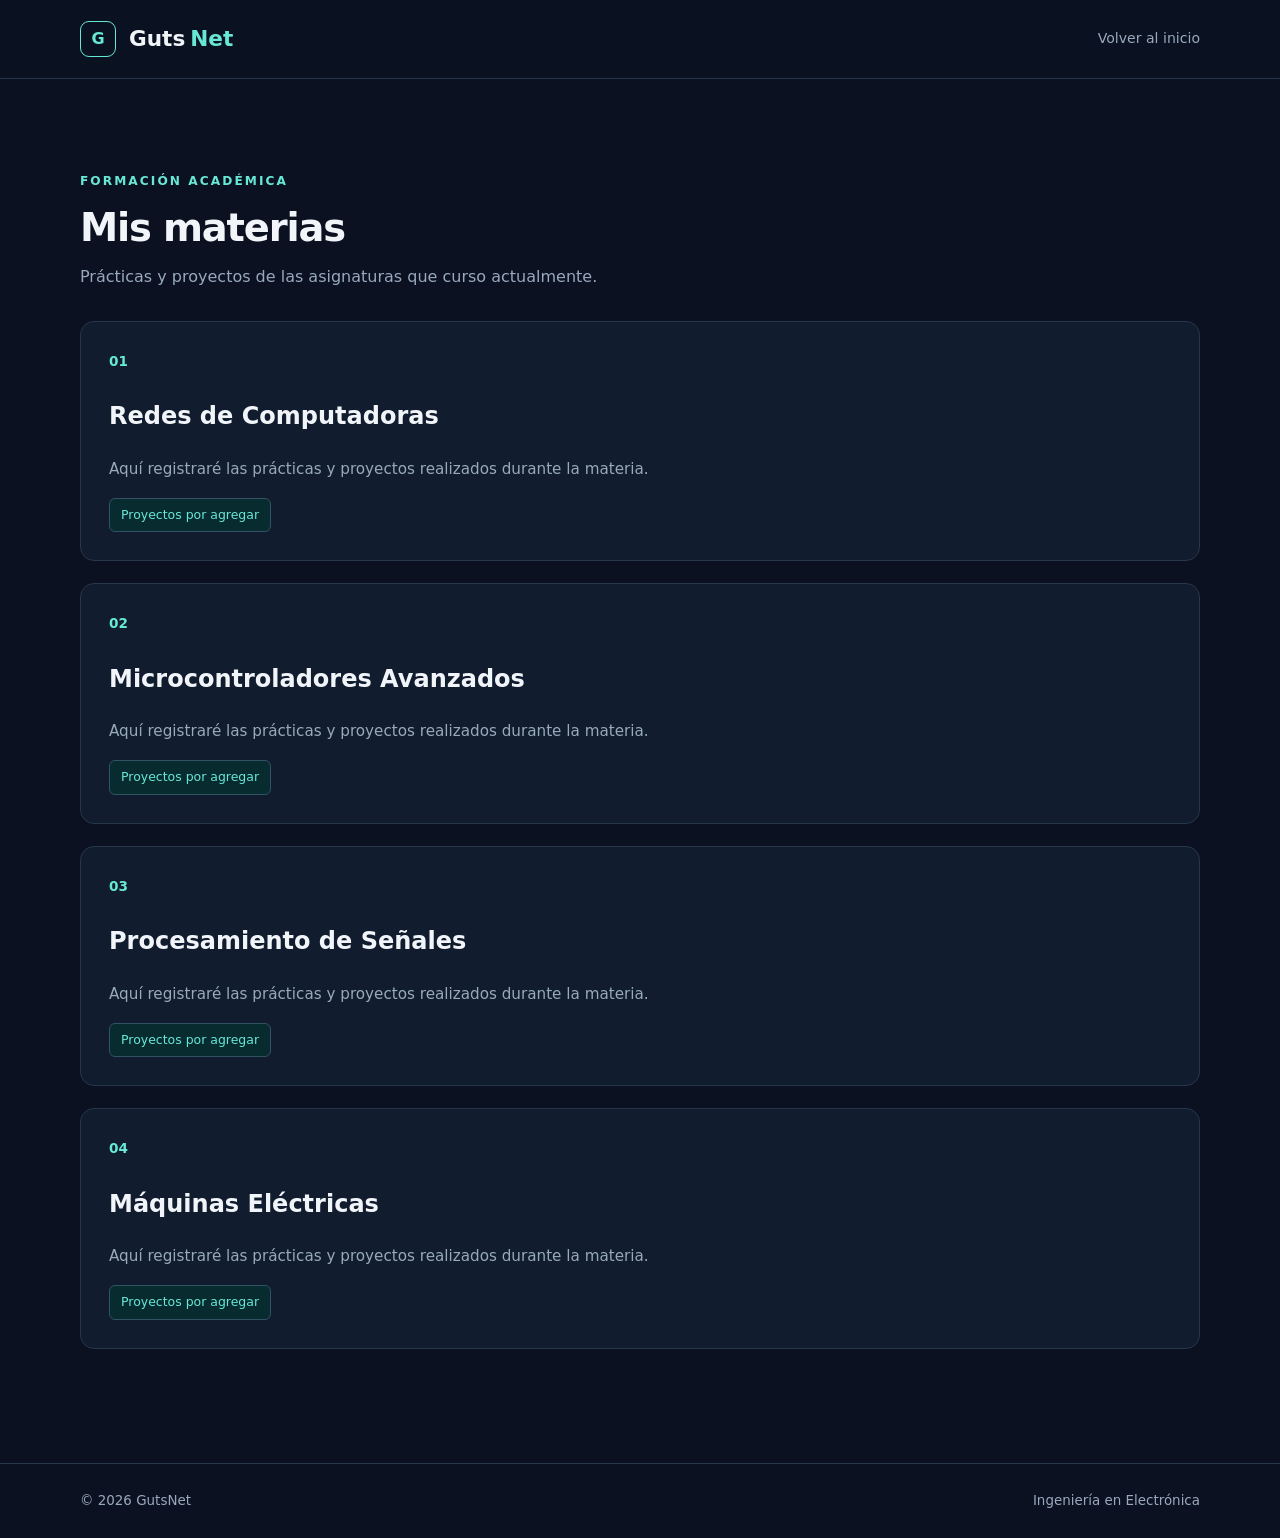
==== C0DE/web/public/materias.html @ ec5d4936 "GutsNet" ====
<!DOCTYPE html>
<html lang="es-MX">
<head>
    <meta charset="UTF-8">
    <meta name="viewport"
          content="width=device-width, initial-scale=1.0">

    <title>Materias | GutsNet</title>

    <link rel="stylesheet" href="assets/css/style.css">
</head>

<body>
    <header class="site-header">
        <div class="container header-content">
            <a class="logo" href="index.html">
                <span class="logo-symbol">G</span>
                Guts<span>Net</span>
            </a>

            <nav aria-label="Navegación">
                <a href="index.html">Volver al inicio</a>
            </nav>
        </div>
    </header>

    <main class="section">
        <div class="container">
            <p class="eyebrow">FORMACIÓN ACADÉMICA</p>
            <h1 class="section-title">Mis materias</h1>

            <p class="section-description">
                Prácticas y proyectos de las asignaturas
                que curso actualmente.
            </p>

            <section id="redes" class="card subject-detail">
                <span class="card-number">01</span>
                <h2>Redes de Computadoras</h2>
                <p>
                    Aquí registraré las prácticas y proyectos
                    realizados durante la materia.
                </p>
                <span class="card-tag">Proyectos por agregar</span>
            </section>

            <section id="microcontroladores"
                     class="card subject-detail">
                <span class="card-number">02</span>
                <h2>Microcontroladores Avanzados</h2>
                <p>
                    Aquí registraré las prácticas y proyectos
                    realizados durante la materia.
                </p>
                <span class="card-tag">Proyectos por agregar</span>
            </section>

            <section id="senales" class="card subject-detail">
                <span class="card-number">03</span>
                <h2>Procesamiento de Señales</h2>
                <p>
                    Aquí registraré las prácticas y proyectos
                    realizados durante la materia.
                </p>
                <span class="card-tag">Proyectos por agregar</span>
            </section>

            <section id="maquinas" class="card subject-detail">
                <span class="card-number">04</span>
                <h2>Máquinas Eléctricas</h2>
                <p>
                    Aquí registraré las prácticas y proyectos
                    realizados durante la materia.
                </p>
                <span class="card-tag">Proyectos por agregar</span>
            </section>
        </div>
    </main>

    <footer class="site-footer">
        <div class="container footer-content">
            <p>© 2026 GutsNet</p>
            <p>Ingeniería en Electrónica</p>
        </div>
    </footer>
</body>
</html>
---- C0DE/web/public/assets/css/style.css ----
/* ============================================================
 * GutsNet - Main Stylesheet
 * ============================================================ */

/* ============================================================
 * Variables
 * ============================================================ */

:root {
    --bg: #0b1120;
    --surface: #111c2e;
    --surface-alt: #0e1727;
    --border: #26374b;

    --text: #f1f5f9;
    --muted: #98a9bd;

    --accent: #67e8d6;
    --accent-dark: #082b30;

    --radius: 14px;
    --max-width: 1120px;
}

/* ============================================================
 * Base
 * ============================================================ */

* {
    box-sizing: border-box;
}

html {
    scroll-behavior: smooth;
}

body {
    margin: 0;

    background: var(--bg);
    color: var(--text);

    font-family:
        system-ui,
        -apple-system,
        BlinkMacSystemFont,
        "Segoe UI",
        sans-serif;

    line-height: 1.65;
}

h1,
h2,
h3,
p {
    margin-top: 0;
}

a {
    color: inherit;
    text-decoration: none;
}

button,
input {
    font: inherit;
}

button {
    cursor: pointer;
}

a:focus-visible,
button:focus-visible,
input:focus-visible {
    outline: 2px solid var(--accent);
    outline-offset: 4px;
}

.container {
    width: min(90%, var(--max-width));
    margin-inline: auto;
}

/* ============================================================
 * Accessibility
 * ============================================================ */

.skip-link {
    position: absolute;
    top: -100px;
    left: 16px;
    z-index: 100;

    padding: 10px 16px;

    background: var(--accent);
    color: var(--bg);
}

.skip-link:focus {
    top: 12px;
}

/* ============================================================
 * Header
 * ============================================================ */

.site-header {
    position: sticky;
    top: 0;
    z-index: 10;

    background: rgba(11, 17, 32, 0.94);
    border-bottom: 1px solid var(--border);

    backdrop-filter: blur(12px);
}

.header-content {
    display: flex;
    align-items: center;
    justify-content: space-between;

    gap: 24px;
    min-height: 78px;
}

.logo {
    display: inline-flex;
    align-items: center;

    gap: 5px;

    font-size: 1.35rem;
    font-weight: 800;
    white-space: nowrap;
}

.logo > span:last-child {
    color: var(--accent);
}

.logo-symbol {
    display: inline-grid;
    place-items: center;

    width: 36px;
    height: 36px;

    margin-right: 8px;

    border: 1px solid var(--accent);
    border-radius: 9px;

    color: var(--accent);
    font-size: 1rem;
}

nav {
    display: flex;
    flex-wrap: wrap;
    align-items: center;

    gap: 18px;
}

nav a {
    color: var(--muted);
    font-size: 0.88rem;

    transition: color 0.2s;
}

nav a:hover {
    color: var(--accent);
}

/* ============================================================
 * Hero
 * ============================================================ */

.hero {
    position: relative;

    padding: 115px 0;
    overflow: hidden;

    background:
        radial-gradient(
            ellipse at 75% 30%,
            rgba(36, 159, 156, 0.13),
            transparent 50%
        );
}

.hero-grid {
    display: grid;
    grid-template-columns: 1.2fr 1fr;

    gap: 65px;
    align-items: center;
}

.hero-content {
    min-width: 0;
}

.eyebrow {
    margin: 0 0 16px;

    color: var(--accent);

    font-size: 0.76rem;
    font-weight: 700;
    letter-spacing: 0.17em;
}

h1 {
    max-width: 700px;
    margin-bottom: 24px;

    font-size: clamp(2.6rem, 5vw, 4.8rem);
    line-height: 1.1;
    letter-spacing: -0.045em;
}

.accent {
    color: var(--accent);
}

.hero-description {
    max-width: 540px;

    color: var(--muted);
    font-size: 1.08rem;
}

.hero-actions {
    display: flex;
    flex-wrap: wrap;

    gap: 12px;
    margin-top: 32px;
}

/* ============================================================
 * Buttons
 * ============================================================ */

.button {
    display: inline-block;

    padding: 12px 22px;

    border: 1px solid var(--border);
    border-radius: 9px;

    font-weight: 650;

    transition:
        transform 0.2s,
        background 0.2s;
}

.button:hover {
    transform: translateY(-2px);
}

.button.primary {
    background: var(--accent);
    color: #082329;

    border-color: var(--accent);
}

.button.primary:hover {
    background: #8cf5e5;
}

.button.secondary {
    background: var(--surface);
    color: var(--text);
}

.button.secondary:hover {
    background: #192b40;
}

/* ============================================================
 * Technology Panel
 * ============================================================ */

.hero-panel {
    min-width: 0;
    overflow: hidden;

    border: 1px solid #305064;
    border-radius: var(--radius);

    background: var(--surface);

    box-shadow:
        0 24px 70px rgba(0, 0, 0, 0.2);
}

.panel-header,
.panel-footer {
    display: flex;
    align-items: center;

    gap: 10px;
    padding: 14px 22px;

    color: var(--muted);

    font-size: 0.68rem;
    letter-spacing: 0.12em;
}

.panel-header {
    border-bottom: 1px solid var(--border);
}

.panel-footer {
    justify-content: space-between;
    flex-wrap: wrap;

    border-top: 1px solid var(--border);
}

.status-dot {
    width: 8px;
    height: 8px;

    flex-shrink: 0;

    border-radius: 50%;
    background: var(--accent);
}

.panel-body {
    padding: 38px 28px;
}

.panel-label {
    margin-bottom: 8px;

    color: var(--muted);
    font-size: 0.82rem;
}

.panel-body h2 {
    margin-bottom: 28px;
    font-size: 1.65rem;
}

.tech-row {
    display: flex;
    flex-wrap: wrap;

    gap: 10px;
}

.tech-row span,
.card-tag {
    display: inline-block;

    padding: 6px 11px;

    border: 1px solid #315365;
    border-radius: 6px;

    background: var(--accent-dark);
    color: var(--accent);

    font-size: 0.78rem;
}

/* ============================================================
 * Ambient Music Player
 * ============================================================ */

.music-player {
    display: flex;
    align-items: center;
    flex-wrap: wrap;

    gap: 12px;

    margin-top: 28px;
    padding-top: 20px;

    border-top: 1px solid var(--border);
}

.music-info {
    width: 100%;

    color: var(--accent);
    font-size: 0.9rem;
    font-weight: 600;
}

.music-controls {
    display: flex;
    flex-wrap: wrap;

    gap: 10px;
}

.music-player button {
    padding: 9px 14px;

    border: 1px solid var(--accent);
    border-radius: 8px;

    background: var(--accent-dark);
    color: var(--accent);

    font-size: 0.85rem;

    transition:
        background 0.2s,
        transform 0.2s;
}

.music-player button:hover {
    background: #12474a;
    transform: translateY(-2px);
}

.music-player button:active {
    transform: translateY(0);
}

.music-player label {
    color: var(--muted);
    font-size: 0.8rem;
}

.music-player input[type="range"] {
    width: 90px;
    max-width: 100%;

    accent-color: var(--accent);
    cursor: pointer;
}

/* ============================================================
 * Visit Counter
 * ============================================================ */

.visits-indicator {
    display: inline-flex;
    align-items: center;
    flex-wrap: wrap;

    gap: 10px;
}

.visits-label {
    color: var(--muted);

    font-size: 0.7rem;
    font-weight: 600;
}

.visits-indicator strong {
    color: var(--accent);

    font-size: 1rem;
    font-weight: 700;
    font-variant-numeric: tabular-nums;
    letter-spacing: normal;
}

/* ============================================================
 * Sections
 * ============================================================ */

.section {
    padding: 92px 0;
    scroll-margin-top: 90px;
}

.section.alternate {
    background: var(--surface-alt);
    border-block: 1px solid #1e2b3e;
}

.section-title {
    margin-bottom: 15px;

    font-size: clamp(1.9rem, 3vw, 2.7rem);
    letter-spacing: -0.03em;
}

.section-description {
    max-width: 630px;
    margin-bottom: 30px;

    color: var(--muted);
}

/* ============================================================
 * Grids
 * ============================================================ */

.about-grid,
.card-grid {
    display: grid;

    gap: 20px;
    margin-top: 30px;
}

.about-grid {
    grid-template-columns: repeat(2, minmax(0, 1fr));
}

.card-grid {
    grid-template-columns: repeat(3, minmax(0, 1fr));
}

.subject-grid {
    grid-template-columns: repeat(2, minmax(0, 1fr));
}

/* ============================================================
 * Cards
 * ============================================================ */

.card {
    min-width: 0;

    padding: 28px;

    border: 1px solid var(--border);
    border-radius: var(--radius);

    background: var(--surface);

    transition:
        border-color 0.2s,
        transform 0.2s;
}

.card:hover {
    border-color: #438b93;
    transform: translateY(-3px);
}

.card h3 {
    margin-bottom: 12px;
    font-size: 1.15rem;
}

.card p {
    margin-bottom: 16px;

    color: var(--muted);
    font-size: 0.95rem;
}

.card-number {
    display: block;

    margin-bottom: 25px;

    color: var(--accent);

    font-size: 0.85rem;
    font-weight: 700;
}

/* ============================================================
 * Subjects
 * ============================================================ */

.subject-card {
    display: flex;
    flex-direction: column;
    align-items: flex-start;
}

.subject-card .project-link {
    margin-top: auto;
}

.subject-detail {
    margin-bottom: 22px;
    scroll-margin-top: 110px;
}

/* ============================================================
 * Projects
 * ============================================================ */

.project-card {
    padding: 0;
    overflow: hidden;
}

.project-art {
    display: grid;
    place-items: center;

    min-height: 165px;
    padding: 16px;

    background:
        linear-gradient(
            135deg,
            #17364b,
            #0a2532 60%,
            #17565a
        );

    color: var(--accent);

    font-size: clamp(1.4rem, 2vw, 2rem);
    font-weight: 800;
    letter-spacing: 0.1em;
    text-align: center;
}

.project-content {
    padding: 25px;
}

.project-link {
    display: inline-block;
    margin-top: 8px;

    color: var(--accent);

    font-size: 0.9rem;
    font-weight: 650;
}

.project-link:hover {
    text-decoration: underline;
}

/* ============================================================
 * Curriculum Vitae
 * ============================================================ */

.feature-card {
    display: flex;
    align-items: center;
    justify-content: space-between;

    gap: 30px;
    padding: 42px;

    border: 1px solid var(--border);
    border-radius: var(--radius);

    background: var(--surface);
}

.feature-card p:last-child {
    max-width: 620px;
    margin-bottom: 0;

    color: var(--muted);
}

.feature-icon {
    color: var(--accent);

    font-size: 4rem;
    font-weight: 800;
    letter-spacing: -0.07em;
}

/* ============================================================
 * Multimedia
 * ============================================================ */

.multimedia-card {
    display: flex;
    flex-direction: column;

    gap: 12px;
}

.multimedia-card h3 {
    margin-bottom: 0;
}

.multimedia-card p {
    margin-bottom: 4px;
}

.project-video {
    display: block;

    width: 100%;
    aspect-ratio: 16 / 9;

    margin-top: 8px;

    border: 1px solid var(--border);
    border-radius: 10px;

    background: #050a12;
}

.multimedia-card .card-tag {
    align-self: flex-start;
}

/* ============================================================
 * Footer
 * ============================================================ */

.site-footer {
    padding: 26px 0;
    border-top: 1px solid var(--border);
}

.footer-content {
    display: flex;
    align-items: center;
    justify-content: space-between;

    gap: 12px;

    color: var(--muted);
    font-size: 0.84rem;
}

.footer-content p {
    margin: 0;
}

/* ============================================================
 * Responsive - Tablets
 * ============================================================ */

@media (max-width: 850px) {
    .header-content {
        flex-direction: column;

        gap: 14px;
        padding: 18px 0;
    }

    nav {
        justify-content: center;
    }

    .hero {
        padding: 75px 0;
    }

    .hero-grid {
        grid-template-columns: 1fr;
        gap: 45px;
    }

    .about-grid {
        grid-template-columns: 1fr;
    }

    .card-grid {
        grid-template-columns: repeat(2, minmax(0, 1fr));
    }

    .section {
        scroll-margin-top: 150px;
    }

    .subject-detail {
        scroll-margin-top: 150px;
    }
}

/* ============================================================
 * Responsive - Mobile
 * ============================================================ */

@media (max-width: 580px) {
    .container {
        width: 92%;
    }

    .header-content {
        gap: 16px;
    }

    nav {
        gap: 10px 15px;
    }

    nav a {
        font-size: 0.8rem;
    }

    .hero {
        padding: 65px 0;
    }

    .hero-grid {
        gap: 35px;
    }

    .hero-actions {
        gap: 10px;
    }

    .button {
        padding: 11px 17px;
        font-size: 0.88rem;
    }

    .panel-body {
        padding: 28px 22px;
    }

    .panel-header,
    .panel-footer {
        padding: 14px 18px;
    }

    .section {
        padding: 65px 0;
        scroll-margin-top: 170px;
    }

    .card-grid,
    .subject-grid {
        grid-template-columns: 1fr;
    }

    .card {
        padding: 24px;
    }

    .project-card {
        padding: 0;
    }

    .project-content {
        padding: 24px;
    }

    .subject-detail {
        scroll-margin-top: 170px;
    }

    .feature-card {
        padding: 28px;
    }

    .feature-icon {
        display: none;
    }

    .music-player {
        gap: 14px;
    }

    .footer-content {
        flex-direction: column;
        text-align: center;
    }
}

/* ============================================================
 * Responsive - Small Mobile
 * ============================================================ */

@media (max-width: 400px) {
    .logo {
        font-size: 1.2rem;
    }

    .panel-footer {
        align-items: flex-start;
        flex-direction: column;
    }

    .music-controls {
        width: 100%;
    }

    .music-controls button {
        flex: 1;
    }

    .tech-row {
        gap: 7px;
    }

    .tech-row span {
        font-size: 0.72rem;
    }
}

/* ============================================================
 * Reduced Motion
 * ============================================================ */

@media (prefers-reduced-motion: reduce) {
    html {
        scroll-behavior: auto;
    }

    .card,
    .button,
    .music-player button,
    nav a {
        transition: none;
    }
}
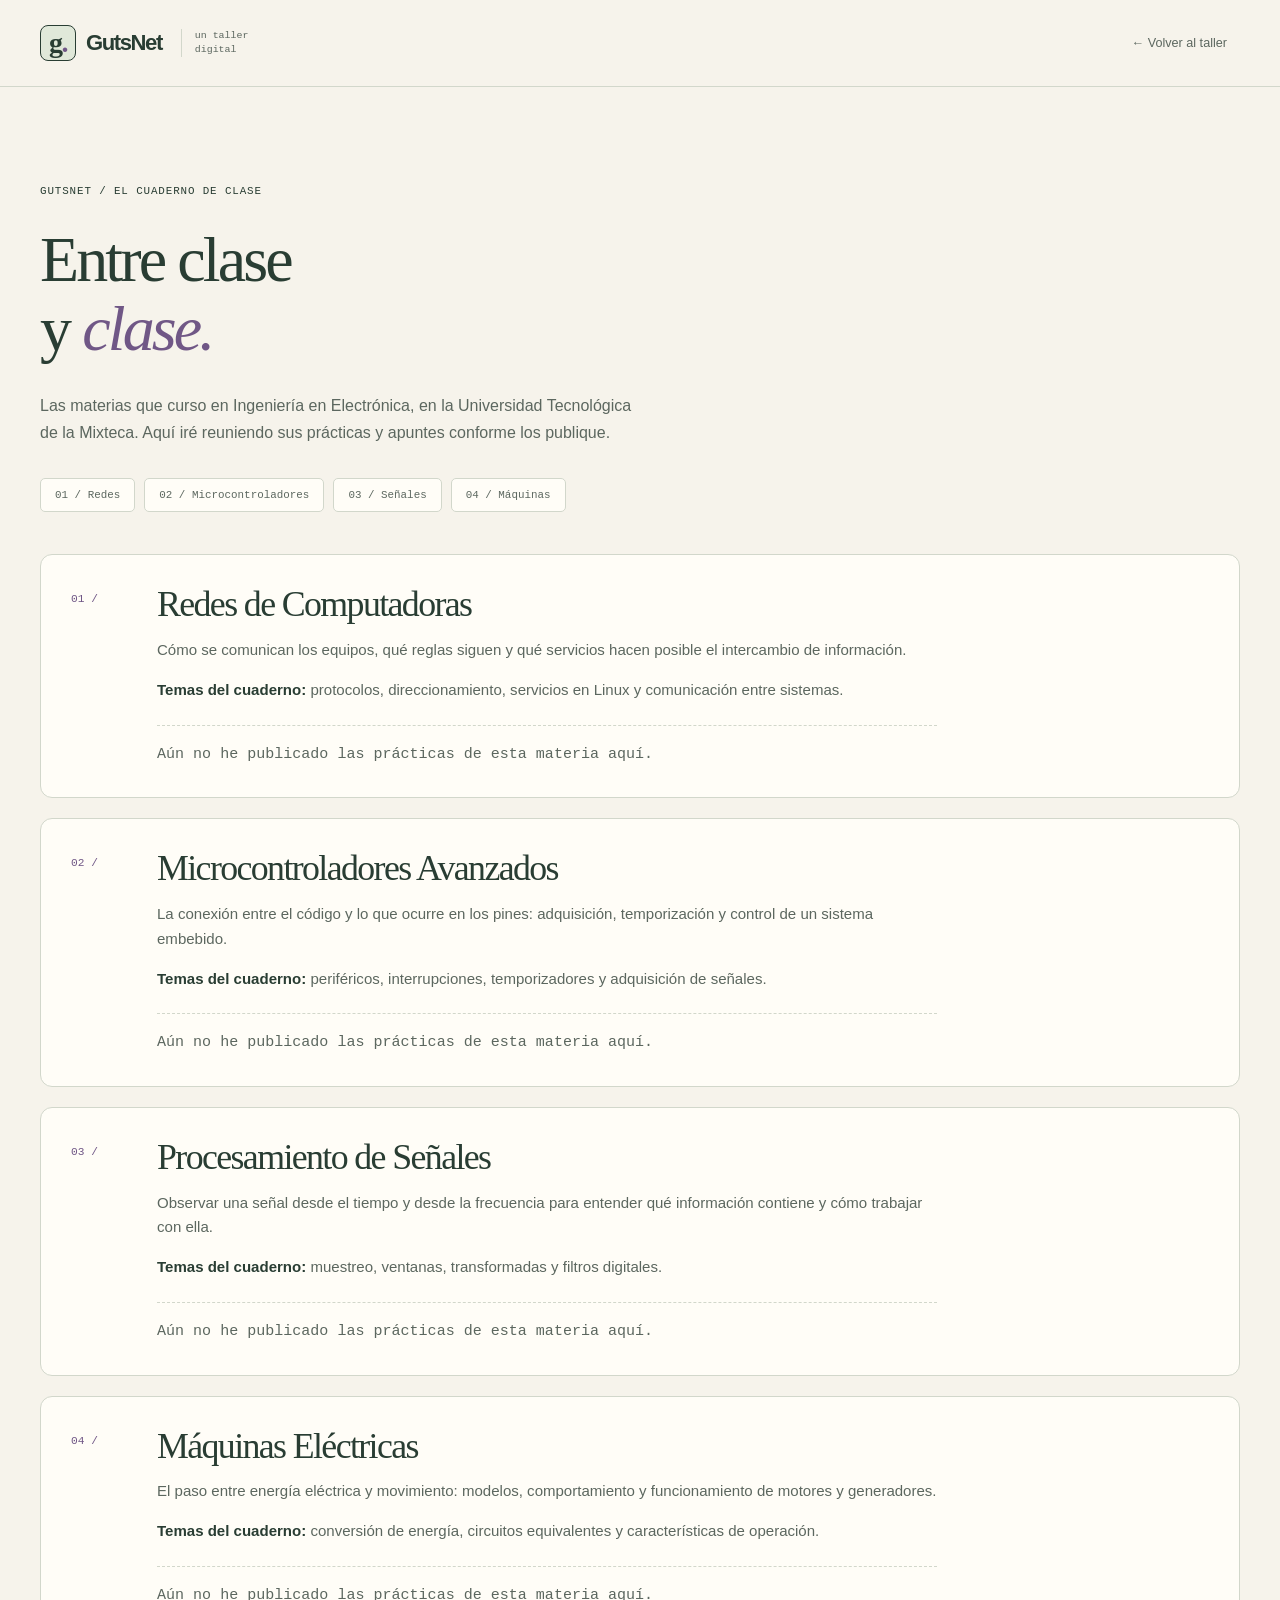
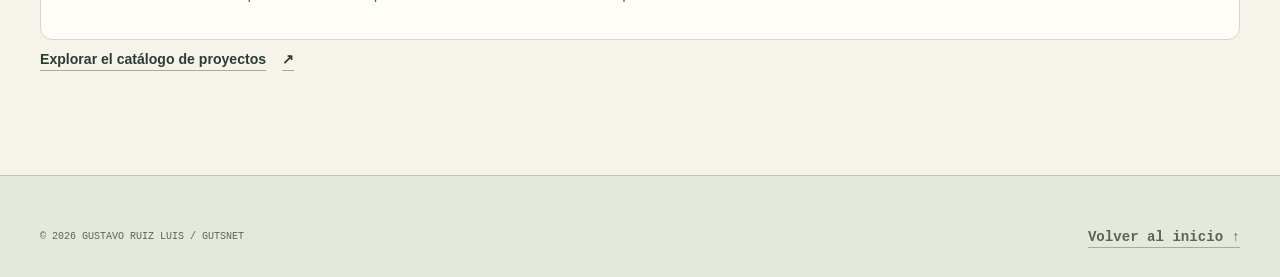
==== commit 4cc265de: "Web: Rediseñar GutsNet como un taller pastel de electrónica" ====
--- a/C0DE/web/public/materias.html
+++ b/C0DE/web/public/materias.html
@@ -2,87 +2,32 @@
 <html lang="es-MX">
 <head>
     <meta charset="UTF-8">
-    <meta name="viewport"
-          content="width=device-width, initial-scale=1.0">
-
-    <title>Materias | GutsNet</title>
-
+    <meta name="viewport" content="width=device-width, initial-scale=1.0">
+    <meta name="description" content="El cuaderno de materias de Gustavo: Redes de Computadoras, Microcontroladores Avanzados, Procesamiento de Señales y Máquinas Eléctricas.">
+    <meta name="theme-color" content="#f6f3eb">
+    <title>Cuaderno de materias | GutsNet</title>
+    <link rel="icon" href="assets/img/favicon.svg" type="image/svg+xml">
     <link rel="stylesheet" href="assets/css/style.css">
 </head>
+<body>
+    <a class="skip-link" href="#contenido">Ir al contenido</a>
+    <header class="site-header"><div class="container header-content"><a class="logo" href="index.html" aria-label="GutsNet, inicio"><span class="logo-symbol" aria-hidden="true">g<span>.</span></span>GutsNet<span class="logo-caption">un taller digital</span></a><nav aria-label="Navegación de materias"><a href="index.html#materias">← Volver al taller</a></nav></div></header>
 
-<body>
-    <header class="site-header">
-        <div class="container header-content">
-            <a class="logo" href="index.html">
-                <span class="logo-symbol">G</span>
-                Guts<span>Net</span>
-            </a>
-
-            <nav aria-label="Navegación">
-                <a href="index.html">Volver al inicio</a>
-            </nav>
-        </div>
-    </header>
-
-    <main class="section">
+    <main id="contenido" class="section">
         <div class="container">
-            <p class="eyebrow">FORMACIÓN ACADÉMICA</p>
-            <h1 class="section-title">Mis materias</h1>
-
-            <p class="section-description">
-                Prácticas y proyectos de las asignaturas
-                que curso actualmente.
-            </p>
-
-            <section id="redes" class="card subject-detail">
-                <span class="card-number">01</span>
-                <h2>Redes de Computadoras</h2>
-                <p>
-                    Aquí registraré las prácticas y proyectos
-                    realizados durante la materia.
-                </p>
-                <span class="card-tag">Proyectos por agregar</span>
-            </section>
-
-            <section id="microcontroladores"
-                     class="card subject-detail">
-                <span class="card-number">02</span>
-                <h2>Microcontroladores Avanzados</h2>
-                <p>
-                    Aquí registraré las prácticas y proyectos
-                    realizados durante la materia.
-                </p>
-                <span class="card-tag">Proyectos por agregar</span>
-            </section>
-
-            <section id="senales" class="card subject-detail">
-                <span class="card-number">03</span>
-                <h2>Procesamiento de Señales</h2>
-                <p>
-                    Aquí registraré las prácticas y proyectos
-                    realizados durante la materia.
-                </p>
-                <span class="card-tag">Proyectos por agregar</span>
-            </section>
-
-            <section id="maquinas" class="card subject-detail">
-                <span class="card-number">04</span>
-                <h2>Máquinas Eléctricas</h2>
-                <p>
-                    Aquí registraré las prácticas y proyectos
-                    realizados durante la materia.
-                </p>
-                <span class="card-tag">Proyectos por agregar</span>
-            </section>
+            <p class="eyebrow">GUTSNET / EL CUADERNO DE CLASE</p>
+            <h1 class="section-title">Entre clase<br>y <em>clase.</em></h1>
+            <p class="section-description">Las materias que curso en Ingeniería en Electrónica, en la Universidad Tecnológica de la Mixteca. Aquí iré reuniendo sus prácticas y apuntes conforme los publique.</p>
+            <nav class="subject-index" aria-label="Índice de materias"><a href="#redes">01 / Redes</a><a href="#microcontroladores">02 / Microcontroladores</a><a href="#senales">03 / Señales</a><a href="#maquinas">04 / Máquinas</a></nav>
+            <div class="subject-details">
+                <section id="redes" class="card subject-detail" aria-labelledby="redes-title"><span class="card-number">01 /</span><div><h2 id="redes-title">Redes de Computadoras</h2><p>Cómo se comunican los equipos, qué reglas siguen y qué servicios hacen posible el intercambio de información.</p><p class="subject-topics"><strong>Temas del cuaderno:</strong> protocolos, direccionamiento, servicios en Linux y comunicación entre sistemas.</p><p class="empty-note">Aún no he publicado las prácticas de esta materia aquí.</p></div></section>
+                <section id="microcontroladores" class="card subject-detail" aria-labelledby="micro-title"><span class="card-number">02 /</span><div><h2 id="micro-title">Microcontroladores Avanzados</h2><p>La conexión entre el código y lo que ocurre en los pines: adquisición, temporización y control de un sistema embebido.</p><p class="subject-topics"><strong>Temas del cuaderno:</strong> periféricos, interrupciones, temporizadores y adquisición de señales.</p><p class="empty-note">Aún no he publicado las prácticas de esta materia aquí.</p></div></section>
+                <section id="senales" class="card subject-detail" aria-labelledby="senales-title"><span class="card-number">03 /</span><div><h2 id="senales-title">Procesamiento de Señales</h2><p>Observar una señal desde el tiempo y desde la frecuencia para entender qué información contiene y cómo trabajar con ella.</p><p class="subject-topics"><strong>Temas del cuaderno:</strong> muestreo, ventanas, transformadas y filtros digitales.</p><p class="empty-note">Aún no he publicado las prácticas de esta materia aquí.</p></div></section>
+                <section id="maquinas" class="card subject-detail" aria-labelledby="maquinas-title"><span class="card-number">04 /</span><div><h2 id="maquinas-title">Máquinas Eléctricas</h2><p>El paso entre energía eléctrica y movimiento: modelos, comportamiento y funcionamiento de motores y generadores.</p><p class="subject-topics"><strong>Temas del cuaderno:</strong> conversión de energía, circuitos equivalentes y características de operación.</p><p class="empty-note">Aún no he publicado las prácticas de esta materia aquí.</p></div></section>
+            </div>
+            <a class="text-link" href="index.html#proyectos">Explorar el catálogo de proyectos <span aria-hidden="true">↗</span></a>
         </div>
     </main>
-
-    <footer class="site-footer">
-        <div class="container footer-content">
-            <p>© 2026 GutsNet</p>
-            <p>Ingeniería en Electrónica</p>
-        </div>
-    </footer>
+    <footer class="site-footer"><div class="container footer-content"><p>© 2026 GUSTAVO RUIZ LUIS / GUTSNET</p><a class="text-link" href="index.html">Volver al inicio ↑</a></div></footer>
 </body>
 </html>
-
--- a/C0DE/web/public/assets/css/style.css
+++ b/C0DE/web/public/assets/css/style.css
@@ -1,922 +1,398 @@
-
-/* ============================================================
- * GutsNet - Main Stylesheet
- * ============================================================ */
-
-/* ============================================================
- * Variables
- * ============================================================ */
-
+/* GutsNet · El taller de Gustavo
+ * Colores y medidas compartidos por el portafolio, materias y Cinema.
+ * Tipografías del sistema: el sitio no depende de fuentes externas.
+ */
 :root {
-    --bg: #0b1120;
-    --surface: #111c2e;
-    --surface-alt: #0e1727;
-    --border: #26374b;
-
-    --text: #f1f5f9;
-    --muted: #98a9bd;
-
-    --accent: #67e8d6;
-    --accent-dark: #082b30;
-
-    --radius: 14px;
-    --max-width: 1120px;
-}
-
-/* ============================================================
- * Base
- * ============================================================ */
-
-* {
-    box-sizing: border-box;
-}
-
-html {
-    scroll-behavior: smooth;
-}
-
-body {
-    margin: 0;
-
-    background: var(--bg);
-    color: var(--text);
-
-    font-family:
-        system-ui,
-        -apple-system,
-        BlinkMacSystemFont,
-        "Segoe UI",
-        sans-serif;
-
-    line-height: 1.65;
-}
-
-h1,
-h2,
-h3,
-p {
-    margin-top: 0;
-}
-
-a {
-    color: inherit;
-    text-decoration: none;
-}
-
-button,
-input {
-    font: inherit;
-}
-
-button {
-    cursor: pointer;
-}
-
-a:focus-visible,
-button:focus-visible,
-input:focus-visible {
-    outline: 2px solid var(--accent);
-    outline-offset: 4px;
-}
-
-.container {
-    width: min(90%, var(--max-width));
-    margin-inline: auto;
-}
-
-/* ============================================================
- * Accessibility
- * ============================================================ */
-
-.skip-link {
-    position: absolute;
-    top: -100px;
-    left: 16px;
-    z-index: 100;
-
-    padding: 10px 16px;
-
-    background: var(--accent);
-    color: var(--bg);
-}
-
-.skip-link:focus {
-    top: 12px;
-}
-
-/* ============================================================
- * Header
- * ============================================================ */
-
-.site-header {
-    position: sticky;
-    top: 0;
-    z-index: 10;
-
-    background: rgba(11, 17, 32, 0.94);
-    border-bottom: 1px solid var(--border);
-
-    backdrop-filter: blur(12px);
-}
-
-.header-content {
-    display: flex;
-    align-items: center;
-    justify-content: space-between;
-
-    gap: 24px;
-    min-height: 78px;
-}
-
-.logo {
-    display: inline-flex;
-    align-items: center;
-
-    gap: 5px;
-
-    font-size: 1.35rem;
-    font-weight: 800;
-    white-space: nowrap;
-}
-
-.logo > span:last-child {
-    color: var(--accent);
-}
-
-.logo-symbol {
-    display: inline-grid;
-    place-items: center;
-
-    width: 36px;
-    height: 36px;
-
-    margin-right: 8px;
-
-    border: 1px solid var(--accent);
-    border-radius: 9px;
-
-    color: var(--accent);
-    font-size: 1rem;
-}
-
-nav {
-    display: flex;
-    flex-wrap: wrap;
-    align-items: center;
-
-    gap: 18px;
-}
-
-nav a {
-    color: var(--muted);
-    font-size: 0.88rem;
-
-    transition: color 0.2s;
-}
-
-nav a:hover {
-    color: var(--accent);
-}
-
-/* ============================================================
- * Hero
- * ============================================================ */
-
-.hero {
-    position: relative;
-
-    padding: 115px 0;
-    overflow: hidden;
-
-    background:
-        radial-gradient(
-            ellipse at 75% 30%,
-            rgba(36, 159, 156, 0.13),
-            transparent 50%
-        );
-}
-
-.hero-grid {
-    display: grid;
-    grid-template-columns: 1.2fr 1fr;
-
-    gap: 65px;
-    align-items: center;
-}
-
-.hero-content {
-    min-width: 0;
-}
-
-.eyebrow {
-    margin: 0 0 16px;
-
-    color: var(--accent);
-
-    font-size: 0.76rem;
-    font-weight: 700;
-    letter-spacing: 0.17em;
-}
-
-h1 {
-    max-width: 700px;
-    margin-bottom: 24px;
-
-    font-size: clamp(2.6rem, 5vw, 4.8rem);
-    line-height: 1.1;
-    letter-spacing: -0.045em;
-}
-
-.accent {
-    color: var(--accent);
-}
-
-.hero-description {
-    max-width: 540px;
-
-    color: var(--muted);
-    font-size: 1.08rem;
-}
-
-.hero-actions {
-    display: flex;
-    flex-wrap: wrap;
-
-    gap: 12px;
-    margin-top: 32px;
-}
-
-/* ============================================================
- * Buttons
- * ============================================================ */
-
-.button {
-    display: inline-block;
-
-    padding: 12px 22px;
-
-    border: 1px solid var(--border);
-    border-radius: 9px;
-
-    font-weight: 650;
-
-    transition:
-        transform 0.2s,
-        background 0.2s;
-}
-
-.button:hover {
-    transform: translateY(-2px);
-}
-
-.button.primary {
-    background: var(--accent);
-    color: #082329;
-
-    border-color: var(--accent);
-}
-
-.button.primary:hover {
-    background: #8cf5e5;
-}
-
-.button.secondary {
-    background: var(--surface);
-    color: var(--text);
-}
-
-.button.secondary:hover {
-    background: #192b40;
-}
-
-/* ============================================================
- * Technology Panel
- * ============================================================ */
-
-.hero-panel {
-    min-width: 0;
-    overflow: hidden;
-
-    border: 1px solid #305064;
-    border-radius: var(--radius);
-
-    background: var(--surface);
-
-    box-shadow:
-        0 24px 70px rgba(0, 0, 0, 0.2);
-}
-
-.panel-header,
-.panel-footer {
-    display: flex;
-    align-items: center;
-
-    gap: 10px;
-    padding: 14px 22px;
-
-    color: var(--muted);
-
-    font-size: 0.68rem;
-    letter-spacing: 0.12em;
-}
-
-.panel-header {
-    border-bottom: 1px solid var(--border);
-}
-
-.panel-footer {
-    justify-content: space-between;
-    flex-wrap: wrap;
-
-    border-top: 1px solid var(--border);
-}
-
-.status-dot {
-    width: 8px;
-    height: 8px;
-
-    flex-shrink: 0;
-
-    border-radius: 50%;
-    background: var(--accent);
-}
-
-.panel-body {
-    padding: 38px 28px;
-}
-
-.panel-label {
-    margin-bottom: 8px;
-
-    color: var(--muted);
-    font-size: 0.82rem;
-}
-
-.panel-body h2 {
-    margin-bottom: 28px;
-    font-size: 1.65rem;
-}
-
-.tech-row {
-    display: flex;
-    flex-wrap: wrap;
-
-    gap: 10px;
-}
-
-.tech-row span,
-.card-tag {
-    display: inline-block;
-
-    padding: 6px 11px;
-
-    border: 1px solid #315365;
-    border-radius: 6px;
-
-    background: var(--accent-dark);
-    color: var(--accent);
-
-    font-size: 0.78rem;
-}
-
-/* ============================================================
- * Ambient Music Player
- * ============================================================ */
-
-.music-player {
-    display: flex;
-    align-items: center;
-    flex-wrap: wrap;
-
-    gap: 12px;
-
-    margin-top: 28px;
-    padding-top: 20px;
-
-    border-top: 1px solid var(--border);
-}
-
-.music-info {
-    width: 100%;
-
-    color: var(--accent);
-    font-size: 0.9rem;
-    font-weight: 600;
-}
-
-.music-controls {
-    display: flex;
-    flex-wrap: wrap;
-
-    gap: 10px;
-}
-
-.music-player button {
-    padding: 9px 14px;
-
-    border: 1px solid var(--accent);
-    border-radius: 8px;
-
-    background: var(--accent-dark);
-    color: var(--accent);
-
-    font-size: 0.85rem;
-
-    transition:
-        background 0.2s,
-        transform 0.2s;
-}
-
-.music-player button:hover {
-    background: #12474a;
-    transform: translateY(-2px);
-}
-
-.music-player button:active {
-    transform: translateY(0);
-}
-
-.music-player label {
-    color: var(--muted);
-    font-size: 0.8rem;
-}
-
-.music-player input[type="range"] {
-    width: 90px;
-    max-width: 100%;
-
-    accent-color: var(--accent);
-    cursor: pointer;
-}
-
-/* ============================================================
- * Visit Counter
- * ============================================================ */
-
-.visits-indicator {
-    display: inline-flex;
-    align-items: center;
-    flex-wrap: wrap;
-
-    gap: 10px;
-}
-
-.visits-label {
-    color: var(--muted);
-
-    font-size: 0.7rem;
-    font-weight: 600;
-}
-
-.visits-indicator strong {
-    color: var(--accent);
-
-    font-size: 1rem;
-    font-weight: 700;
-    font-variant-numeric: tabular-nums;
-    letter-spacing: normal;
-}
-
-/* ============================================================
- * Sections
- * ============================================================ */
-
-.section {
-    padding: 92px 0;
-    scroll-margin-top: 90px;
-}
-
-.section.alternate {
-    background: var(--surface-alt);
-    border-block: 1px solid #1e2b3e;
-}
-
-.section-title {
-    margin-bottom: 15px;
-
-    font-size: clamp(1.9rem, 3vw, 2.7rem);
-    letter-spacing: -0.03em;
-}
-
-.section-description {
-    max-width: 630px;
-    margin-bottom: 30px;
-
-    color: var(--muted);
-}
-
-/* ============================================================
- * Grids
- * ============================================================ */
-
-.about-grid,
-.card-grid {
-    display: grid;
-
-    gap: 20px;
-    margin-top: 30px;
-}
-
-.about-grid {
-    grid-template-columns: repeat(2, minmax(0, 1fr));
-}
-
-.card-grid {
-    grid-template-columns: repeat(3, minmax(0, 1fr));
-}
-
-.subject-grid {
-    grid-template-columns: repeat(2, minmax(0, 1fr));
-}
-
-/* ============================================================
- * Cards
- * ============================================================ */
-
-.card {
-    min-width: 0;
-
-    padding: 28px;
-
-    border: 1px solid var(--border);
-    border-radius: var(--radius);
-
-    background: var(--surface);
-
-    transition:
-        border-color 0.2s,
-        transform 0.2s;
-}
-
-.card:hover {
-    border-color: #438b93;
-    transform: translateY(-3px);
-}
-
-.card h3 {
-    margin-bottom: 12px;
-    font-size: 1.15rem;
-}
-
-.card p {
-    margin-bottom: 16px;
-
-    color: var(--muted);
-    font-size: 0.95rem;
-}
-
-.card-number {
-    display: block;
-
-    margin-bottom: 25px;
-
-    color: var(--accent);
-
-    font-size: 0.85rem;
-    font-weight: 700;
-}
-
-/* ============================================================
- * Subjects
- * ============================================================ */
-
-.subject-card {
-    display: flex;
-    flex-direction: column;
-    align-items: flex-start;
-}
-
-.subject-card .project-link {
-    margin-top: auto;
-}
-
-.subject-detail {
-    margin-bottom: 22px;
-    scroll-margin-top: 110px;
-}
-
-/* ============================================================
- * Projects
- * ============================================================ */
-
-.project-card {
-    padding: 0;
-    overflow: hidden;
-}
-
-.project-art {
-    display: grid;
-    place-items: center;
-
-    min-height: 165px;
-    padding: 16px;
-
-    background:
-        linear-gradient(
-            135deg,
-            #17364b,
-            #0a2532 60%,
-            #17565a
-        );
-
-    color: var(--accent);
-
-    font-size: clamp(1.4rem, 2vw, 2rem);
-    font-weight: 800;
-    letter-spacing: 0.1em;
-    text-align: center;
-}
-
-.project-content {
-    padding: 25px;
-}
-
-.project-link {
-    display: inline-block;
-    margin-top: 8px;
-
-    color: var(--accent);
-
-    font-size: 0.9rem;
-    font-weight: 650;
-}
-
-.project-link:hover {
-    text-decoration: underline;
-}
-
-/* ============================================================
- * Curriculum Vitae
- * ============================================================ */
-
-.feature-card {
-    display: flex;
-    align-items: center;
-    justify-content: space-between;
-
-    gap: 30px;
-    padding: 42px;
-
-    border: 1px solid var(--border);
-    border-radius: var(--radius);
-
-    background: var(--surface);
-}
-
-.feature-card p:last-child {
-    max-width: 620px;
-    margin-bottom: 0;
-
-    color: var(--muted);
-}
-
-.feature-icon {
-    color: var(--accent);
-
-    font-size: 4rem;
-    font-weight: 800;
-    letter-spacing: -0.07em;
-}
-
-/* ============================================================
- * Multimedia
- * ============================================================ */
-
-.multimedia-card {
-    display: flex;
-    flex-direction: column;
-
-    gap: 12px;
-}
-
-.multimedia-card h3 {
-    margin-bottom: 0;
-}
-
-.multimedia-card p {
-    margin-bottom: 4px;
-}
-
-.project-video {
-    display: block;
-
-    width: 100%;
-    aspect-ratio: 16 / 9;
-
-    margin-top: 8px;
-
-    border: 1px solid var(--border);
-    border-radius: 10px;
-
-    background: #050a12;
-}
-
-.multimedia-card .card-tag {
-    align-self: flex-start;
-}
-
-/* ============================================================
- * Footer
- * ============================================================ */
-
-.site-footer {
-    padding: 26px 0;
-    border-top: 1px solid var(--border);
-}
-
-.footer-content {
-    display: flex;
-    align-items: center;
-    justify-content: space-between;
-
-    gap: 12px;
-
-    color: var(--muted);
-    font-size: 0.84rem;
-}
-
-.footer-content p {
-    margin: 0;
-}
-
-/* ============================================================
- * Responsive - Tablets
- * ============================================================ */
-
+    color-scheme: light;
+    --bg: #f6f3eb;
+    --paper: #fffdf7;
+    --text: #293d33;
+    --muted: #5c675f;
+    --border: #d2d7cb;
+    --sage: #e0e8d9;
+    --lavender: #e9e1f1;
+    --peach: #f2dfd0;
+    --blue: #dee8ed;
+    --accent: #705786;
+    --green: #3f5c48;
+    --radius: 12px;
+    --max-width: 1200px;
+    --mono: "SFMono-Regular", Consolas, "Liberation Mono", monospace;
+    --serif: "Iowan Old Style", "Palatino Linotype", "Book Antiqua", Georgia, serif;
+}
+* { box-sizing: border-box; }
+html { scroll-behavior: smooth; scroll-padding-top: 110px; }
+body { margin: 0; background: var(--bg); color: var(--text); font: 16px/1.65 -apple-system, BlinkMacSystemFont, "Segoe UI", sans-serif; }
+h1, h2, h3, p { margin-top: 0; }
+h1, h2 { font-family: var(--serif); font-weight: 500; line-height: 1.08; letter-spacing: -.045em; text-wrap: balance; }
+h2 { margin-bottom: 24px; font-size: clamp(2.3rem, 4vw, 3.65rem); }
+h3 { font-size: 1.3rem; line-height: 1.3; letter-spacing: -.025em; }
+em { color: var(--accent); font-weight: 500; }
+a { color: inherit; text-decoration: none; }
+button, input { font: inherit; }
+button { cursor: pointer; }
+button, a, input { -webkit-tap-highlight-color: transparent; }
+a:focus-visible, button:focus-visible, input:focus-visible { outline: 3px solid var(--accent); outline-offset: 5px; }
+::selection { background: #d6c5e5; color: #293d33; }
+[hidden] { display: none !important; }
+.container { width: min(calc(100% - 80px), var(--max-width)); margin-inline: auto; }
+.mono { font-family: var(--mono); font-size: .68rem; font-weight: 400; letter-spacing: .055em; }
+.eyebrow { margin-bottom: 24px; font-family: var(--mono); font-size: .68rem; font-weight: 500; letter-spacing: .08em; }
+.section { padding: 96px 0; scroll-margin-top: 20px; }
+.section-heading { display: flex; align-items: end; justify-content: space-between; gap: 30px; margin-bottom: 32px; }
+.section-heading h2 { margin-bottom: 0; }
+.section-heading > p { margin: 0 0 4px; color: var(--muted); font-size: .9rem; }
+.text-link { display: inline-flex; align-items: center; gap: 16px; padding-block: 8px; font-size: .88rem; font-weight: 600; text-decoration: underline; text-decoration-color: #a5ad9f; text-underline-offset: 6px; }
+.text-link:hover { color: var(--accent); text-decoration-color: currentColor; }
+.button { display: inline-flex; align-items: center; justify-content: center; gap: 26px; min-height: 48px; padding: 12px 22px; border: 1px solid var(--text); border-radius: 6px; font-size: .86rem; font-weight: 600; transition: background .2s, transform .2s; }
+.button:hover { transform: translateY(-2px); }
+.button.primary { background: var(--text); color: var(--paper); }
+.button.primary:hover { background: var(--green); }
+.button.secondary { background: transparent; }
+.button.secondary:hover { background: var(--sage); }
+.sr-only { position: absolute; width: 1px; height: 1px; padding: 0; overflow: hidden; clip-path: inset(50%); white-space: nowrap; border: 0; }
+.skip-link { position: fixed; z-index: 100; top: 12px; left: 16px; padding: 10px 18px; border-radius: 6px; background: var(--text); color: var(--paper); transform: translateY(-160%); }
+.skip-link:focus { transform: translateY(0); }
+
+/* Navegación */
+.site-header { position: sticky; top: 0; z-index: 20; background: var(--bg); border-bottom: 1px solid var(--border); }
+.header-content { display: flex; align-items: center; justify-content: space-between; min-height: 86px; gap: 24px; }
+.logo { display: inline-flex; align-items: center; gap: 10px; font-size: 1.38rem; font-weight: 750; letter-spacing: -.065em; white-space: nowrap; }
+.logo-symbol { display: inline-flex; align-items: center; justify-content: center; width: 36px; height: 36px; border: 1px solid var(--text); border-radius: 8px; background: var(--sage); font-family: var(--serif); font-size: 1.75rem; line-height: 1; }
+.logo-symbol span { color: var(--accent); }
+.logo-caption { max-width: 85px; margin-left: 9px; padding-left: 13px; border-left: 1px solid var(--border); font: .62rem/1.4 var(--mono); letter-spacing: 0; white-space: normal; color: var(--muted); }
+nav { display: flex; align-items: center; gap: 4px; }
+nav a { display: inline-block; padding: 10px 13px; border-radius: 5px; color: var(--muted); font-size: .79rem; transition: background .2s; }
+nav a:hover { background: #eaece2; color: var(--text); }
+nav a[aria-current] { background: var(--sage); color: var(--text); }
+.menu-toggle { align-items: center; gap: 16px; min-height: 44px; padding: 7px 12px; border: 1px solid var(--border); border-radius: 5px; background: var(--paper); color: var(--text); font-size: .85rem; }
+.menu-toggle span { font: 1.2rem var(--mono); }
+
+/* Portada / osciloscopio ilustrativo */
+.hero-topline { display: flex; align-items: center; justify-content: space-between; flex-wrap: wrap; gap: 12px; padding-top: 28px; color: var(--muted); font-size: .625rem; }
+.topline-separator { padding: 0 10px; color: #9ba693; }
+.hero-grid { display: grid; grid-template-columns: 1.02fr 1fr; align-items: center; gap: 72px; padding: 76px 0 66px; }
+.hero-content { min-width: 0; }
+.hero-content .eyebrow { margin-bottom: 22px; }
+.small-cross { padding-right: 7px; color: var(--accent); font-size: 1rem; }
+h1 { margin-bottom: 30px; font-size: clamp(3.7rem, 6.8vw, 6.25rem); }
+.hero-description { max-width: 470px; color: var(--muted); font-size: .98rem; line-height: 1.8; }
+.hero-actions { display: flex; align-items: center; flex-wrap: wrap; gap: 28px; margin-top: 28px; }
+.hero-footnote { margin: 34px 0 0; font-size: .625rem; color: var(--muted); }
+.workbench { position: relative; padding: 22px; min-width: 0; border: 1px solid #cdd5c9; border-radius: 3px; background-color: #e9eddf; background-image: radial-gradient(#9daf9a 0.65px, transparent .65px); background-size: 16px 16px; }
+.workbench::before { content: ""; position: absolute; top: -13px; right: 40px; width: 88px; height: 27px; background: #e8dcc6; opacity: .85; transform: rotate(5deg); }
+.bench-heading { display: flex; justify-content: space-between; flex-wrap: wrap; gap: 8px; margin-bottom: 23px; font-size: .625rem; }
+.bench-heading span:last-child { font-family: var(--serif); font-size: .9rem; font-style: italic; letter-spacing: 0; }
+.oscilloscope { padding: 16px; border: 1px solid #8f9f8a; border-radius: 12px; background: #f7f5e9; box-shadow: 4px 5px 0 #9baa9240; }
+.scope-heading { display: flex; align-items: center; justify-content: space-between; margin: 0 2px 12px; }
+.scope-heading .mono { font-size: .625rem; letter-spacing: .08em; }
+.scope-led, .status-dot { display: inline-block; width: 7px; height: 7px; border-radius: 50%; background: #658c51; }
+.scope-led { box-shadow: 0 0 0 3px #e1e7d2; }
+.scope-display { display: block; width: 100%; height: auto; border: 4px solid #e3e4d8; border-radius: 9px; }
+.scope-controls { display: grid; grid-template-columns: 1fr 1fr; gap: 24px; padding-top: 14px; }
+.scope-controls label { display: grid; grid-template-columns: 1fr auto; gap: 5px; font: .61rem var(--mono); }
+.scope-controls output { color: var(--accent); }
+input[type="range"] { width: 100%; min-width: 0; height: 24px; margin: 2px 0; accent-color: var(--green); cursor: pointer; }
+.scope-controls input { grid-column: 1 / -1; }
+.scope-caption { margin: 10px 0 0; font-size: .625rem; text-align: center; color: var(--muted); }
+.bench-notes { display: flex; align-items: center; justify-content: space-between; gap: 12px; padding: 22px 2px 0; }
+.chip-note { display: flex; align-items: center; gap: 13px; }
+.chip-note .mono { font-size: .625rem; }
+.chip-mark { position: relative; display: grid; place-content: center; width: 52px; height: 52px; margin: 6px; background: #c8d3d8; outline: 1px solid #637b7b; border: 5px solid #b7c4c5; border-radius: 3px; font: .8rem/1.05 var(--mono); text-align: center; box-shadow: 0 7px 0 -4px #6f8580, 0 -7px 0 -4px #6f8580, 7px 0 0 -4px #6f8580, -7px 0 0 -4px #6f8580; }
+.hand-note { margin: 0; padding: 6px 10px; font: italic 1.1rem/1.25 var(--serif); transform: rotate(-4deg); }
+.hero-bottom { display: flex; align-items: center; justify-content: space-between; gap: 20px; padding: 22px 0; border-top: 1px solid var(--border); font-size: .625rem; }
+.hero-bottom .status-dot { width: 6px; height: 6px; margin-right: 8px; }
+.hero-bottom a { padding: 6px 0; white-space: nowrap; }
+.hero-bottom a span { margin-left: 10px; }
+
+/* Perfil */
+.about-section { border-top: 1px solid var(--border); }
+.about-layout { display: grid; grid-template-columns: 1fr 1.1fr; gap: 100px; }
+.about-copy { max-width: 570px; color: var(--muted); font-size: .93rem; }
+.about-copy .lead { margin-top: 4px; color: var(--text); font-size: 1.11rem; line-height: 1.7; }
+.toolbox { margin-top: 27px; padding-top: 20px; border-top: 1px solid var(--border); }
+.toolbox > .mono { font-size: .625rem; }
+.tag-list { display: flex; flex-wrap: wrap; gap: 8px; padding: 0; margin: 14px 0 0; list-style: none; }
+.tag-list li { padding: 4px 10px; border: 1px solid #c5cdbe; border-radius: 4px; color: #445347; font: .66rem/1.5 var(--mono); }
+
+/* Proyectos: una ficha destacada y un archivo de trabajo */
+.projects-section { background: #edece3; border-block: 1px solid var(--border); }
+.project-filters { display: flex; flex-wrap: wrap; gap: 8px; margin: 0 0 30px; }
+.project-filters button { min-height: 40px; padding: 8px 16px; border: 1px solid #bfc8b7; border-radius: 30px; background: transparent; color: var(--text); font-size: .74rem; transition: background .2s; }
+.project-filters button:hover { background: var(--sage); }
+.project-filters button[aria-pressed="true"] { background: var(--text); border-color: var(--text); color: var(--paper); }
+.project-grid { display: grid; grid-template-columns: repeat(2, minmax(0, 1fr)); gap: 25px; }
+.project-card { display: flex; flex-direction: column; min-width: 0; border: 1px solid #c6cebe; border-radius: var(--radius); background: var(--paper); overflow: hidden; }
+.project-card.project-featured { grid-column: 1 / -1; display: grid; grid-template-columns: 1.04fr 1fr; }
+.project-visual { display: flex; flex-direction: column; min-height: 200px; padding: 22px 25px; }
+.visual-topline { display: flex; justify-content: space-between; gap: 10px; font-size: .625rem; }
+.visual-caption { font-size: .625rem; }
+.vox-visual { justify-content: space-between; background: var(--lavender); }
+.vox-visual svg { width: 100%; margin-block: 22px; }
+.project-content { display: flex; flex-direction: column; flex: 1; align-items: flex-start; padding: 28px; }
+.project-meta { display: flex; flex-wrap: wrap; align-items: center; gap: 10px; width: 100%; margin-bottom: 16px; color: var(--muted); font-size: .625rem; }
+.project-state { margin-left: auto; padding: 3px 7px; border: 1px solid #c9ccbc; border-radius: 3px; color: #526345; font-size: .625rem; }
+.project-content h3 { margin-bottom: 12px; }
+.project-featured h3 { font-family: var(--serif); font-size: 2.75rem; font-weight: 500; line-height: 1; }
+.project-content p { margin-bottom: 20px; color: var(--muted); font-size: .86rem; }
+.project-content .tag-list { margin: 0 0 22px; }
+.project-link { display: flex; align-items: center; justify-content: space-between; gap: 20px; width: 100%; margin-top: auto; padding: 14px 0 0; border-top: 1px solid var(--border); font-size: .77rem; font-weight: 600; }
+.project-link:hover { color: var(--accent); }
+.project-link span { transition: transform .2s; }
+.project-link:hover span { transform: translate(2px, -2px); }
+.cpu-visual { background: var(--sage); }
+.cpu-diagram { display: flex; gap: 10px; margin: 30px 0 18px; }
+.cpu-diagram span { flex: 1; padding: 9px 6px; border: 1px solid #80977f; border-radius: 4px; font: .65rem var(--mono); text-align: center; }
+.visual-word { font: 2.45rem/1 var(--mono); letter-spacing: -.06em; }
+.visual-word span { display: inline-block; max-width: 130px; padding-left: 18px; font: .6rem/1.5 var(--mono); letter-spacing: 0; }
+.spwm-visual { background: var(--peach); }
+.spwm-visual svg { width: 100%; height: 112px; margin: 8px 0; }
+.terminal-visual { background: var(--blue); }
+.terminal-lines { display: flex; flex-direction: column; gap: 8px; margin-top: 23px; font-size: .95rem; letter-spacing: -.03em; }
+.terminal-lines b { color: #436d64; font-weight: 600; }
+.terminal-lines i { color: var(--accent); font-style: normal; }
+.terminal-lines .terminal-comment { margin-top: 6px; color: #52666d; font-size: .65rem; letter-spacing: 0; }
+.terminal-cursor { padding-left: 4px; color: #698571; }
+.network-visual { background: #e5e7d5; justify-content: space-between; }
+.network-diagram { display: flex; align-items: center; justify-content: space-between; gap: 8px; margin: 28px 0; }
+.network-diagram span { padding: 12px 15px; border: 1px solid #a0ac8c; border-radius: 6px; background: #f5f4e5; font-size: .7rem; }
+.network-diagram b { font-size: 1.1rem; font-weight: 400; }
+.project-card.project-compact { grid-column: 1 / -1; display: grid; grid-template-columns: 1fr 200px; background: #f1f3e8; }
+.project-compact .project-content { max-width: 800px; }
+.project-compact .project-link { max-width: 250px; }
+.line-track { align-self: center; }
+.line-track svg { display: block; width: 100%; }
+
+/* Materias */
+.subjects-layout { display: grid; grid-template-columns: .9fr 1.25fr; gap: 100px; }
+.subjects-intro > p:not(.eyebrow) { max-width: 330px; color: var(--muted); font-size: .9rem; }
+.subject-list { border-top: 1px solid #abb7a3; }
+.subject-row { display: flex; align-items: center; gap: 22px; min-height: 106px; padding: 20px 5px; border-bottom: 1px solid #b8c2b0; transition: padding .2s, background .2s; }
+.subject-row:hover { padding-inline: 13px; background: #e9eddf; }
+.subject-row > .mono { align-self: flex-start; padding-top: 6px; color: var(--accent); font-size: .65rem; }
+.subject-row h3 { margin: 0 0 5px; font-size: 1.05rem; }
+.subject-row p { margin: 0; color: var(--muted); font-size: .78rem; }
+.subject-row > span:last-child { margin-left: auto; font-size: 1.3rem; }
+
+/* CV */
+.cv-section { padding-block: 48px; border-block: 1px solid var(--border); background: var(--lavender); }
+.cv-layout { display: flex; align-items: center; gap: 40px; }
+.cv-stamp { display: grid; place-content: center; flex: 0 0 116px; height: 116px; border: 1px dashed #9a83a9; border-radius: 50%; color: #705786; font-size: .66rem; line-height: 1.7; text-align: center; transform: rotate(-8deg); }
+.cv-layout > div { flex: 1; }
+.cv-layout .eyebrow { margin-bottom: 15px; }
+.cv-layout h2 { margin-bottom: 15px; font-size: clamp(2rem, 3.2vw, 2.8rem); }
+.cv-layout p:last-child { max-width: 580px; margin-bottom: 0; color: #645b6a; font-size: .86rem; }
+.cv-layout .button { flex-shrink: 0; }
+
+/* Multimedia y reproductor */
+.media-layout { display: grid; grid-template-columns: 1.5fr 1fr; gap: 36px; }
+.video-block { min-width: 0; }
+.project-video { display: block; width: 100%; aspect-ratio: 16 / 9; border: 1px solid #aab7a4; border-radius: 9px; background: var(--text); }
+.video-caption { display: flex; align-items: center; justify-content: space-between; gap: 14px; margin-top: 15px; }
+.video-caption h3 { margin: 0; font-size: .84rem; font-weight: 500; }
+.video-caption .mono { color: var(--muted); font-size: .625rem; }
+.media-sidebar { min-width: 0; }
+.music-player { padding: 25px; background: var(--sage); border: 1px solid #bfccba; border-radius: 9px; }
+.music-heading { display: flex; align-items: center; gap: 16px; margin-bottom: 20px; }
+.music-heading .eyebrow { margin-bottom: 5px; font-size: .625rem; }
+.music-heading h3 { margin: 0; font-family: var(--serif); font-size: 1.5rem; font-weight: 500; }
+.record { position: relative; width: 46px; height: 46px; flex: 0 0 46px; border: 7px solid #304a3e; border-radius: 50%; background: var(--peach); outline: 1px solid #7e9278; outline-offset: 3px; box-shadow: inset 0 0 0 5px #c1cfb8; }
+.record::after { content: ""; position: absolute; top: 14px; left: 14px; width: 4px; height: 4px; border-radius: 50%; background: #304a3e; }
+#music-title { margin-bottom: 12px; font: .71rem var(--mono); }
+.music-controls { display: flex; flex-wrap: wrap; gap: 8px; }
+.music-controls button { min-height: 42px; padding: 8px 15px; border: 1px solid #92a185; border-radius: 5px; background: transparent; color: var(--text); font-size: .73rem; }
+.music-controls button:first-child { background: var(--text); color: var(--paper); border-color: var(--text); }
+.music-controls button:hover { background: #c5d5bd; color: var(--text); }
+.volume-label { display: flex; align-items: center; gap: 18px; margin-top: 16px; font: .65rem var(--mono); }
+.volume-label input { flex: 1; }
+.player-note { margin: 12px 0 0; font-size: .625rem; color: var(--muted); }
+.cinema-note { margin-top: 23px; padding: 5px 4px; }
+.cinema-note > .mono { font-size: .625rem; color: var(--accent); }
+.cinema-note h3 { margin: 8px 0; font-family: var(--serif); font-size: 1.6rem; font-weight: 500; }
+.cinema-note p { margin-bottom: 9px; color: var(--muted); font-size: .82rem; }
+.cinema-note .text-link { font-size: .76rem; }
+
+/* Pie y páginas secundarias */
+.site-footer { padding: 42px 0 20px; background: #e5e9dc; border-top: 1px solid #bec9b3; }
+.footer-main { display: flex; align-items: center; justify-content: space-between; gap: 25px; padding-bottom: 28px; }
+.footer-logo { gap: 0; font-size: 2rem; }
+.footer-dot { color: var(--accent); }
+.footer-main p { margin: 6px 0 0; color: var(--muted); font-size: .78rem; }
+.footer-bottom, .footer-content { display: flex; align-items: center; justify-content: space-between; flex-wrap: wrap; gap: 15px; padding-top: 18px; border-top: 1px solid #bec9b3; color: #596750; font-size: .625rem; }
+.footer-bottom a { padding-block: 8px; }
+.visits-indicator { display: inline-flex; align-items: center; gap: 9px; }
+.visits-indicator strong { color: var(--text); font-weight: 500; font-variant-numeric: tabular-nums; }
+.footer-content { padding-top: 0; border: 0; font-family: var(--mono); }
+.footer-content p { margin: 0; }
+.section-title { font-size: clamp(2.6rem, 5vw, 4.4rem); }
+.section-description { max-width: 610px; margin-bottom: 30px; color: var(--muted); }
+.card { padding: 30px; border: 1px solid var(--border); border-radius: var(--radius); background: var(--paper); }
+.card p { color: var(--muted); }
+.card h2 { font-size: clamp(1.65rem, 2.8vw, 2.4rem); }
+.card-tag { display: inline-block; padding: 5px 10px; border: 1px solid #b6c5ac; border-radius: 4px; background: var(--sage); color: var(--green); font: .65rem/1.5 var(--mono); }
+.card-number { display: block; margin-bottom: 16px; color: var(--accent); font: .7rem var(--mono); }
+.about-grid { display: grid; grid-template-columns: repeat(2, minmax(0, 1fr)); gap: 22px; }
+.multimedia-card { min-width: 0; }
+.multimedia-card h2 { font-size: 1.5rem; }
+.subject-index { display: flex; flex-wrap: wrap; gap: 9px; margin: 32px 0 42px; }
+.subject-index a { padding: 8px 14px; border: 1px solid var(--border); border-radius: 5px; background: var(--paper); font: .68rem/1.5 var(--mono); }
+.subject-index a:hover { background: var(--sage); }
+.subject-details { display: grid; gap: 20px; }
+.subject-detail { display: grid; grid-template-columns: 70px 1fr; gap: 16px; scroll-margin-top: 110px; }
+.subject-detail:target { border-color: var(--accent); }
+.subject-detail .card-number { padding-top: 8px; }
+.subject-detail h2 { margin-bottom: 14px; }
+.subject-detail p { max-width: 780px; font-size: .94rem; }
+.subject-detail p:last-child { margin-bottom: 0; }
+.subject-topics { color: var(--muted); font-size: .85rem; }
+.subject-topics strong { color: var(--text); font-weight: 600; }
+.empty-note { margin: 22px 0 0; padding-top: 16px; border-top: 1px dashed var(--border); color: var(--muted); font: .69rem/1.7 var(--mono); }
+.back-link { margin-bottom: 30px; }
+
+@media (max-width: 1100px) {
+    .logo-caption { display: none; }
+    .hero-grid { gap: 40px; }
+    .about-layout, .subjects-layout { gap: 55px; }
+    .hand-note { font-size: 1rem; }
+    .cv-layout { gap: 25px; }
+    .cv-stamp { flex-basis: 95px; height: 95px; font-size: .625rem; }
+}
 @media (max-width: 850px) {
-    .header-content {
-        flex-direction: column;
-
-        gap: 14px;
-        padding: 18px 0;
-    }
-
-    nav {
-        justify-content: center;
-    }
-
-    .hero {
-        padding: 75px 0;
-    }
-
-    .hero-grid {
-        grid-template-columns: 1fr;
-        gap: 45px;
-    }
-
-    .about-grid {
-        grid-template-columns: 1fr;
-    }
-
-    .card-grid {
-        grid-template-columns: repeat(2, minmax(0, 1fr));
-    }
-
-    .section {
-        scroll-margin-top: 150px;
-    }
-
-    .subject-detail {
-        scroll-margin-top: 150px;
-    }
-}
-
-/* ============================================================
- * Responsive - Mobile
- * ============================================================ */
-
-@media (max-width: 580px) {
-    .container {
-        width: 92%;
-    }
-
-    .header-content {
-        gap: 16px;
-    }
-
-    nav {
-        gap: 10px 15px;
-    }
-
-    nav a {
-        font-size: 0.8rem;
-    }
-
-    .hero {
-        padding: 65px 0;
-    }
-
-    .hero-grid {
-        gap: 35px;
-    }
-
-    .hero-actions {
-        gap: 10px;
-    }
-
-    .button {
-        padding: 11px 17px;
-        font-size: 0.88rem;
-    }
-
-    .panel-body {
-        padding: 28px 22px;
-    }
-
-    .panel-header,
-    .panel-footer {
-        padding: 14px 18px;
-    }
-
-    .section {
-        padding: 65px 0;
-        scroll-margin-top: 170px;
-    }
-
-    .card-grid,
-    .subject-grid {
-        grid-template-columns: 1fr;
-    }
-
-    .card {
-        padding: 24px;
-    }
-
-    .project-card {
-        padding: 0;
-    }
-
-    .project-content {
-        padding: 24px;
-    }
-
-    .subject-detail {
-        scroll-margin-top: 170px;
-    }
-
-    .feature-card {
-        padding: 28px;
-    }
-
-    .feature-icon {
-        display: none;
-    }
-
-    .music-player {
-        gap: 14px;
-    }
-
-    .footer-content {
-        flex-direction: column;
-        text-align: center;
-    }
-}
-
-/* ============================================================
- * Responsive - Small Mobile
- * ============================================================ */
-
-@media (max-width: 400px) {
-    .logo {
-        font-size: 1.2rem;
-    }
-
-    .panel-footer {
-        align-items: flex-start;
-        flex-direction: column;
-    }
-
-    .music-controls {
-        width: 100%;
-    }
-
-    .music-controls button {
-        flex: 1;
-    }
-
-    .tech-row {
-        gap: 7px;
-    }
-
-    .tech-row span {
-        font-size: 0.72rem;
-    }
-}
-
-/* ============================================================
- * Reduced Motion
- * ============================================================ */
-
+    .container { width: min(calc(100% - 48px), var(--max-width)); }
+    .header-content { flex-wrap: wrap; gap: 0 18px; padding-block: 14px; min-height: 74px; }
+    .header-content nav { width: 100%; flex-wrap: wrap; margin-top: 12px; }
+    .header-content nav a { flex: 1; text-align: center; }
+    .header-content .menu-toggle:not([hidden]) { display: inline-flex; margin-left: auto; }
+    .hero-grid { grid-template-columns: 1fr 1fr; gap: 25px; padding: 55px 0 45px; }
+    h1 { font-size: clamp(3rem, 7vw, 4.4rem); }
+    .hero-description { font-size: .88rem; }
+    .hero-actions { gap: 15px; }
+    .hero-actions .button { padding-inline: 16px; gap: 14px; }
+    .hero-actions .text-link { font-size: .8rem; }
+    .hero-footnote { line-height: 1.8; }
+    .workbench { padding: 14px; }
+    .bench-heading span:last-child { font-size: .78rem; }
+    .oscilloscope { padding: 10px; }
+    .scope-heading .mono { font-size: .625rem; }
+    .scope-controls { gap: 12px; }
+    .scope-controls label { font-size: .625rem; }
+    .bench-notes { flex-wrap: wrap; gap: 18px; padding-top: 16px; }
+    .hand-note { font-size: .95rem; }
+    .section { padding-block: 70px; }
+    .about-layout { gap: 40px; }
+    .project-content { padding: 23px; }
+    .project-card.project-featured { grid-template-columns: 1fr; }
+    .vox-visual { min-height: 230px; }
+    .vox-visual svg { max-height: 160px; margin-block: 8px; }
+    .project-featured .project-content { padding: 28px; }
+    .project-featured .project-content p { max-width: 650px; }
+    .network-diagram { gap: 5px; }
+    .network-diagram span { padding: 10px 8px; font-size: .625rem; }
+    .subjects-layout { grid-template-columns: .85fr 1.2fr; gap: 35px; }
+    .subject-row { gap: 13px; }
+    .subject-row h3 { font-size: .91rem; }
+    .subject-row p { font-size: .71rem; }
+    .cv-section { padding-block: 40px; }
+    .cv-layout { flex-wrap: wrap; }
+    .cv-layout > div { flex-basis: calc(100% - 140px); }
+    .cv-layout .button { margin-left: 120px; }
+    .media-layout { grid-template-columns: 1.2fr 1fr; gap: 25px; }
+    .video-caption { align-items: flex-start; flex-direction: column; gap: 6px; }
+    .music-player { padding: 20px; }
+    .music-heading { gap: 12px; }
+    .music-heading .eyebrow { font-size: .625rem; }
+    .music-heading h3 { font-size: 1.25rem; }
+    .record { width: 36px; height: 36px; flex-basis: 36px; border-width: 5px; }
+    .record::after { top: 11px; left: 11px; }
+}
+@media (max-width: 620px) {
+    .container { width: calc(100% - 36px); }
+    html { scroll-padding-top: 92px; }
+    .header-content nav { justify-content: flex-start; gap: 3px; }
+    .header-content nav a { flex: 1 1 30%; padding-block: 10px; font-size: .8rem; }
+    .hero-topline { padding-top: 22px; font-size: .625rem; }
+    .hero-topline > span:last-child { display: none; }
+    .topline-separator { padding-inline: 6px; }
+    .hero-grid { grid-template-columns: 1fr; gap: 45px; padding: 48px 0 38px; }
+    h1 { font-size: clamp(3.8rem, 15vw, 5.7rem); margin-bottom: 24px; }
+    .hero-content .eyebrow { margin-bottom: 24px; }
+    .hero-description { max-width: 420px; font-size: .95rem; }
+    .hero-actions { gap: 25px; }
+    .hero-footnote { margin-top: 25px; font-size: .625rem; }
+    .workbench { padding: 20px; }
+    .bench-heading { margin-bottom: 18px; font-size: .625rem; }
+    .bench-heading span:last-child { font-size: .84rem; }
+    .oscilloscope { padding: 13px; }
+    .scope-heading .mono { font-size: .625rem; }
+    .scope-controls { gap: 22px; }
+    .scope-controls label { font-size: .625rem; }
+    .bench-notes { justify-content: space-between; gap: 12px; }
+    .hand-note { font-size: 1rem; }
+    .hero-bottom { align-items: flex-start; font-size: .625rem; gap: 15px; }
+    .hero-bottom > span { max-width: 230px; }
+    .hero-bottom a { padding: 0; }
+    .section { padding-block: 58px; }
+    .eyebrow { margin-bottom: 20px; font-size: .625rem; }
+    h2 { font-size: 2.65rem; }
+    .about-layout, .subjects-layout { grid-template-columns: 1fr; gap: 24px; }
+    .about-layout h2 { margin-bottom: 0; }
+    .about-copy { font-size: .9rem; }
+    .about-copy .lead { font-size: 1.04rem; }
+    .section-heading { align-items: flex-start; flex-direction: column; gap: 20px; }
+    .section-heading > p { font-size: .83rem; }
+    .project-filters { gap: 7px; }
+    .project-filters button { padding-inline: 12px; font-size: .68rem; }
+    .project-grid { grid-template-columns: 1fr; gap: 22px; }
+    .project-card.project-featured, .project-card.project-compact { grid-column: auto; }
+    .project-card.project-compact { grid-template-columns: 1fr; }
+    .project-featured .project-content { padding: 24px; }
+    .project-featured h3 { font-size: 2.6rem; }
+    .project-meta { font-size: .625rem; }
+    .project-state { font-size: .625rem; }
+    .project-visual { padding: 22px; }
+    .project-compact .line-track { display: none; }
+    .network-diagram span { padding: 12px; font-size: .65rem; }
+    .subjects-intro > p:not(.eyebrow) { max-width: 430px; }
+    .subject-list { margin-top: 6px; }
+    .subject-row { min-height: 100px; gap: 20px; }
+    .subject-row h3 { font-size: .98rem; }
+    .subject-row p { font-size: .74rem; }
+    .cv-section { padding-block: 36px; }
+    .cv-layout { gap: 20px; }
+    .cv-stamp { display: none; }
+    .cv-layout > div { flex-basis: 100%; }
+    .cv-layout h2 { font-size: 2.3rem; }
+    .cv-layout .button { margin-left: 0; }
+    .media-layout, .about-grid { grid-template-columns: 1fr; }
+    .media-layout { gap: 30px; }
+    .video-caption { flex-direction: row; align-items: center; }
+    .video-caption h3 { font-size: .76rem; }
+    .video-caption .mono { font-size: .625rem; }
+    .music-player { padding: 24px; }
+    .music-heading h3 { font-size: 1.55rem; }
+    .music-heading .eyebrow { font-size: .625rem; }
+    .music-controls button { min-height: 44px; }
+    .cinema-note { padding-inline: 2px; }
+    .footer-main { align-items: flex-start; flex-direction: column; gap: 15px; }
+    .footer-bottom { align-items: flex-start; flex-direction: column; gap: 12px; font-size: .625rem; }
+    .footer-main p { max-width: 280px; }
+    .section-title { font-size: 3.1rem; }
+    .subject-detail { grid-template-columns: 1fr; gap: 0; padding: 24px; }
+    .subject-detail h2 { font-size: 1.8rem; }
+    .subject-detail .card-number { padding-top: 0; }
+    .subject-index { gap: 8px; }
+    .subject-index a { font-size: .625rem; }
+}
 @media (prefers-reduced-motion: reduce) {
-    html {
-        scroll-behavior: auto;
-    }
-
-    .card,
-    .button,
-    .music-player button,
-    nav a {
-        transition: none;
-    }
-}
-
+    html { scroll-behavior: auto; }
+    *, *::before, *::after { transition: none !important; animation: none !important; }
+}
+@media print {
+    .site-header { position: static; }
+    .menu-toggle, .project-filters, .scope-controls, .music-controls, .volume-label { display: none !important; }
+    body { background: white; }
+    .container { width: 100%; }
+    .section { padding-block: 25px; }
+    .project-card { break-inside: avoid; }
+    .hero-grid { padding-block: 30px; }
+}
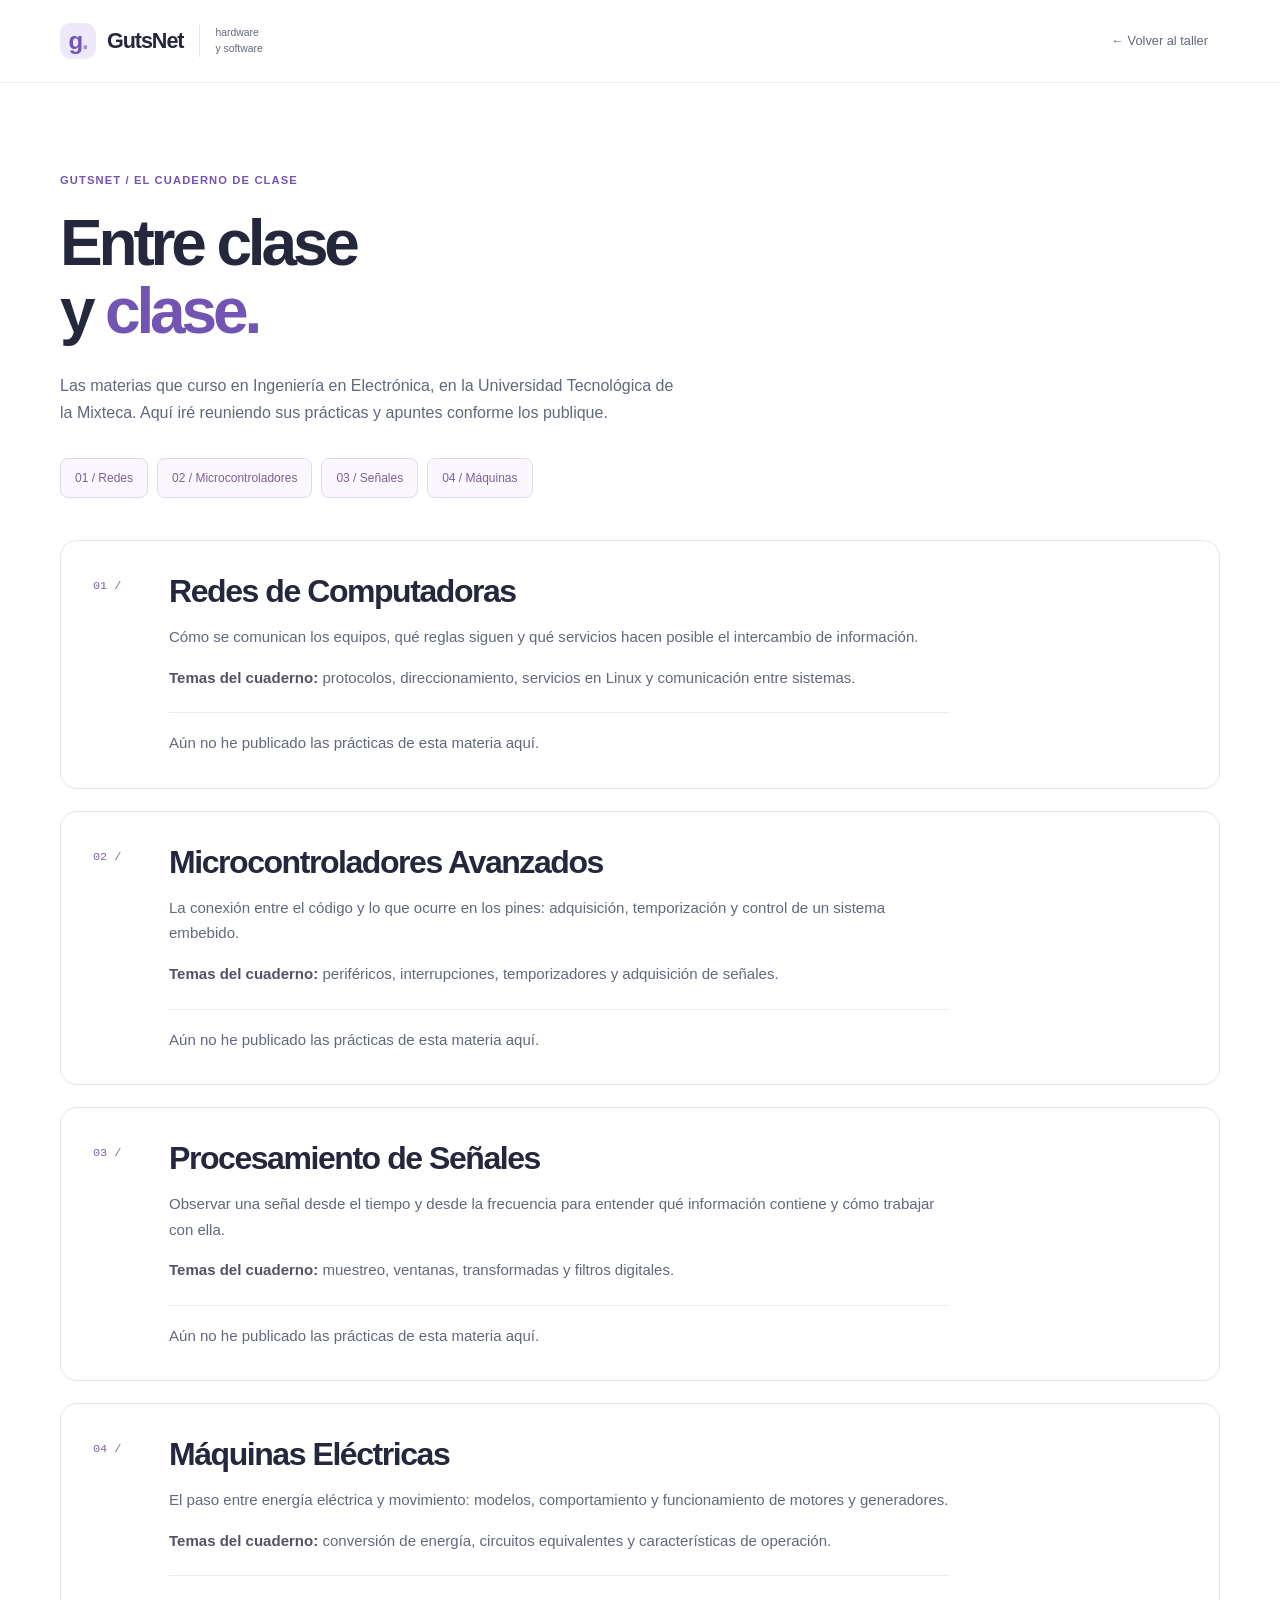
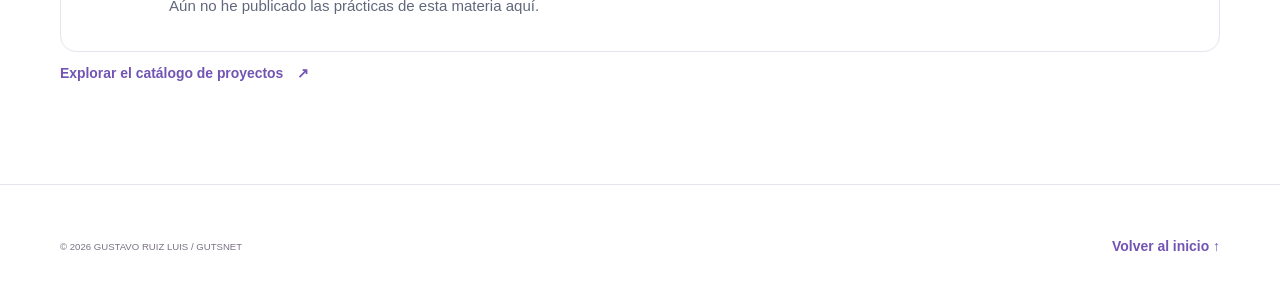
==== commit 3b921c4b: "Web: Corregir caché y renovar el portafolio con fondo blanco" ====
--- a/C0DE/web/public/materias.html
+++ b/C0DE/web/public/materias.html
@@ -4,14 +4,14 @@
     <meta charset="UTF-8">
     <meta name="viewport" content="width=device-width, initial-scale=1.0">
     <meta name="description" content="El cuaderno de materias de Gustavo: Redes de Computadoras, Microcontroladores Avanzados, Procesamiento de Señales y Máquinas Eléctricas.">
-    <meta name="theme-color" content="#f6f3eb">
+    <meta name="theme-color" content="#ffffff">
     <title>Cuaderno de materias | GutsNet</title>
-    <link rel="icon" href="assets/img/favicon.svg" type="image/svg+xml">
-    <link rel="stylesheet" href="assets/css/style.css">
+    <link rel="icon" href="assets/img/favicon.svg?v=2ca871dd7910" type="image/svg+xml">
+    <link rel="stylesheet" href="assets/css/style.css?v=8bddbe37b28e">
 </head>
 <body>
     <a class="skip-link" href="#contenido">Ir al contenido</a>
-    <header class="site-header"><div class="container header-content"><a class="logo" href="index.html" aria-label="GutsNet, inicio"><span class="logo-symbol" aria-hidden="true">g<span>.</span></span>GutsNet<span class="logo-caption">un taller digital</span></a><nav aria-label="Navegación de materias"><a href="index.html#materias">← Volver al taller</a></nav></div></header>
+    <header class="site-header"><div class="container header-content"><a class="logo" href="index.html" aria-label="GutsNet, inicio"><span class="logo-symbol" aria-hidden="true">g<span>.</span></span>GutsNet<span class="logo-caption">hardware<br>y software</span></a><nav aria-label="Navegación de materias"><a href="index.html#materias">← Volver al taller</a></nav></div></header>
 
     <main id="contenido" class="section">
         <div class="container">
--- a/C0DE/web/public/assets/css/style.css
+++ b/C0DE/web/public/assets/css/style.css
@@ -1,387 +1,368 @@
-/* GutsNet · El taller de Gustavo
- * Colores y medidas compartidos por el portafolio, materias y Cinema.
- * Tipografías del sistema: el sitio no depende de fuentes externas.
+/* GutsNet · Portafolio de Gustavo Ruiz Luis
+ * Fondo blanco y acentos pastel. Sin fuentes ni librerías externas.
  */
 :root {
-    color-scheme: light;
-    --bg: #f6f3eb;
-    --paper: #fffdf7;
-    --text: #293d33;
-    --muted: #5c675f;
-    --border: #d2d7cb;
-    --sage: #e0e8d9;
-    --lavender: #e9e1f1;
-    --peach: #f2dfd0;
-    --blue: #dee8ed;
-    --accent: #705786;
-    --green: #3f5c48;
-    --radius: 12px;
-    --max-width: 1200px;
+    color-scheme: only light;
+    --bg: #ffffff;
+    --paper: #ffffff;
+    --text: #25283c;
+    --muted: #61687b;
+    --border: #e3e6ef;
+    --sage: #eaf4ee;
+    --lavender: #eee8fb;
+    --peach: #fcefe8;
+    --blue: #eaf0fc;
+    --accent: #7254b3;
+    --green: #466d59;
+    --radius: 18px;
+    --max-width: 1160px;
     --mono: "SFMono-Regular", Consolas, "Liberation Mono", monospace;
-    --serif: "Iowan Old Style", "Palatino Linotype", "Book Antiqua", Georgia, serif;
 }
 * { box-sizing: border-box; }
-html { scroll-behavior: smooth; scroll-padding-top: 110px; }
-body { margin: 0; background: var(--bg); color: var(--text); font: 16px/1.65 -apple-system, BlinkMacSystemFont, "Segoe UI", sans-serif; }
+html { scroll-behavior: smooth; scroll-padding-top: 104px; }
+body { margin: 0; background: #fff; color: var(--text); font: 16px/1.7 -apple-system, BlinkMacSystemFont, "Segoe UI", sans-serif; }
 h1, h2, h3, p { margin-top: 0; }
-h1, h2 { font-family: var(--serif); font-weight: 500; line-height: 1.08; letter-spacing: -.045em; text-wrap: balance; }
-h2 { margin-bottom: 24px; font-size: clamp(2.3rem, 4vw, 3.65rem); }
-h3 { font-size: 1.3rem; line-height: 1.3; letter-spacing: -.025em; }
-em { color: var(--accent); font-weight: 500; }
+h1, h2, h3 { line-height: 1.15; letter-spacing: -.045em; text-wrap: balance; }
+h1, h2 { font-weight: 700; }
+h2 { margin-bottom: 24px; font-size: clamp(2rem, 3.4vw, 3rem); }
+h3 { font-size: 1.22rem; font-weight: 650; }
+em { color: var(--accent); font-style: normal; }
 a { color: inherit; text-decoration: none; }
 button, input { font: inherit; }
 button { cursor: pointer; }
-button, a, input { -webkit-tap-highlight-color: transparent; }
-a:focus-visible, button:focus-visible, input:focus-visible { outline: 3px solid var(--accent); outline-offset: 5px; }
-::selection { background: #d6c5e5; color: #293d33; }
+a, button, input { -webkit-tap-highlight-color: transparent; }
+a:focus-visible, button:focus-visible, input:focus-visible { outline: 3px solid #9679cb; outline-offset: 5px; }
+::selection { background: #e8dafa; color: #3f2c66; }
 [hidden] { display: none !important; }
-.container { width: min(calc(100% - 80px), var(--max-width)); margin-inline: auto; }
-.mono { font-family: var(--mono); font-size: .68rem; font-weight: 400; letter-spacing: .055em; }
-.eyebrow { margin-bottom: 24px; font-family: var(--mono); font-size: .68rem; font-weight: 500; letter-spacing: .08em; }
-.section { padding: 96px 0; scroll-margin-top: 20px; }
-.section-heading { display: flex; align-items: end; justify-content: space-between; gap: 30px; margin-bottom: 32px; }
+.container { width: min(calc(100% - 64px), var(--max-width)); margin-inline: auto; }
+.mono { font-family: var(--mono); font-size: .7rem; font-weight: 400; letter-spacing: .025em; }
+.eyebrow { margin-bottom: 20px; color: var(--accent); font-size: .7rem; font-weight: 650; letter-spacing: .1em; }
+.section { padding: 88px 0; scroll-margin-top: 12px; }
+.section-heading { display: flex; justify-content: space-between; align-items: end; gap: 40px; margin-bottom: 32px; }
 .section-heading h2 { margin-bottom: 0; }
-.section-heading > p { margin: 0 0 4px; color: var(--muted); font-size: .9rem; }
-.text-link { display: inline-flex; align-items: center; gap: 16px; padding-block: 8px; font-size: .88rem; font-weight: 600; text-decoration: underline; text-decoration-color: #a5ad9f; text-underline-offset: 6px; }
-.text-link:hover { color: var(--accent); text-decoration-color: currentColor; }
-.button { display: inline-flex; align-items: center; justify-content: center; gap: 26px; min-height: 48px; padding: 12px 22px; border: 1px solid var(--text); border-radius: 6px; font-size: .86rem; font-weight: 600; transition: background .2s, transform .2s; }
+.section-heading > p { max-width: 280px; margin-bottom: 0; color: var(--muted); font-size: .9rem; }
+.text-link { display: inline-flex; align-items: center; gap: 14px; min-height: 44px; color: var(--accent); font-size: .87rem; font-weight: 600; }
+.text-link:hover { text-decoration: underline; text-underline-offset: 5px; }
+.button { display: inline-flex; align-items: center; justify-content: center; gap: 24px; min-height: 49px; padding: 12px 22px; border: 1px solid transparent; border-radius: 10px; font-size: .88rem; font-weight: 600; transition: background .2s, transform .2s; }
 .button:hover { transform: translateY(-2px); }
-.button.primary { background: var(--text); color: var(--paper); }
-.button.primary:hover { background: var(--green); }
-.button.secondary { background: transparent; }
-.button.secondary:hover { background: var(--sage); }
-.sr-only { position: absolute; width: 1px; height: 1px; padding: 0; overflow: hidden; clip-path: inset(50%); white-space: nowrap; border: 0; }
-.skip-link { position: fixed; z-index: 100; top: 12px; left: 16px; padding: 10px 18px; border-radius: 6px; background: var(--text); color: var(--paper); transform: translateY(-160%); }
+.button.primary { background: var(--accent); color: #fff; box-shadow: 0 5px 15px #7254b31c; }
+.button.primary:hover { background: #61439d; }
+.button.secondary { background: #fff; border-color: #d6c9ee; color: #624596; }
+.button.secondary:hover { background: #f7f3fe; }
+.sr-only { position: absolute; width: 1px; height: 1px; overflow: hidden; clip-path: inset(50%); white-space: nowrap; }
+.skip-link { position: fixed; top: 12px; left: 16px; z-index: 100; padding: 10px 18px; border-radius: 8px; background: var(--accent); color: white; transform: translateY(-180%); }
 .skip-link:focus { transform: translateY(0); }
 
 /* Navegación */
-.site-header { position: sticky; top: 0; z-index: 20; background: var(--bg); border-bottom: 1px solid var(--border); }
-.header-content { display: flex; align-items: center; justify-content: space-between; min-height: 86px; gap: 24px; }
-.logo { display: inline-flex; align-items: center; gap: 10px; font-size: 1.38rem; font-weight: 750; letter-spacing: -.065em; white-space: nowrap; }
-.logo-symbol { display: inline-flex; align-items: center; justify-content: center; width: 36px; height: 36px; border: 1px solid var(--text); border-radius: 8px; background: var(--sage); font-family: var(--serif); font-size: 1.75rem; line-height: 1; }
-.logo-symbol span { color: var(--accent); }
-.logo-caption { max-width: 85px; margin-left: 9px; padding-left: 13px; border-left: 1px solid var(--border); font: .62rem/1.4 var(--mono); letter-spacing: 0; white-space: normal; color: var(--muted); }
+.site-header { position: sticky; top: 0; z-index: 20; background: #fff; border-bottom: 1px solid #eceef5; }
+.header-content { display: flex; align-items: center; justify-content: space-between; gap: 24px; min-height: 82px; }
+.logo { display: inline-flex; align-items: center; gap: 11px; white-space: nowrap; font-size: 1.35rem; font-weight: 750; letter-spacing: -.05em; }
+.logo-symbol { display: inline-flex; align-items: center; justify-content: center; width: 36px; height: 36px; border-radius: 11px; background: var(--lavender); color: var(--accent); font: 750 1.5rem/1 sans-serif; }
+.logo-symbol span { color: #a58bcd; }
+.logo-caption { max-width: 88px; margin-left: 5px; padding-left: 15px; border-left: 1px solid var(--border); color: var(--muted); font-size: .65rem; font-weight: 400; line-height: 1.5; letter-spacing: 0; white-space: normal; }
 nav { display: flex; align-items: center; gap: 4px; }
-nav a { display: inline-block; padding: 10px 13px; border-radius: 5px; color: var(--muted); font-size: .79rem; transition: background .2s; }
-nav a:hover { background: #eaece2; color: var(--text); }
-nav a[aria-current] { background: var(--sage); color: var(--text); }
-.menu-toggle { align-items: center; gap: 16px; min-height: 44px; padding: 7px 12px; border: 1px solid var(--border); border-radius: 5px; background: var(--paper); color: var(--text); font-size: .85rem; }
+nav a { display: inline-block; padding: 9px 12px; border-radius: 8px; color: var(--muted); font-size: .8rem; transition: background .2s; }
+nav a:hover { background: #f6f4fb; color: var(--accent); }
+nav a[aria-current] { background: #f1ecfb; color: #684a9e; }
+.menu-toggle { display: inline-flex; align-items: center; gap: 14px; min-height: 44px; padding: 8px 12px; border: 1px solid var(--border); border-radius: 8px; background: white; color: var(--text); font-size: .85rem; }
 .menu-toggle span { font: 1.2rem var(--mono); }
 
-/* Portada / osciloscopio ilustrativo */
-.hero-topline { display: flex; align-items: center; justify-content: space-between; flex-wrap: wrap; gap: 12px; padding-top: 28px; color: var(--muted); font-size: .625rem; }
-.topline-separator { padding: 0 10px; color: #9ba693; }
-.hero-grid { display: grid; grid-template-columns: 1.02fr 1fr; align-items: center; gap: 72px; padding: 76px 0 66px; }
+/* Portada */
+.hero { background: #fff; }
+.hero-topline { display: flex; align-items: center; justify-content: space-between; flex-wrap: wrap; gap: 12px; padding-top: 28px; color: #6b7184; font-size: .65rem; }
+.topline-separator { padding-inline: 9px; color: #c4bbd1; }
+.hero-grid { display: grid; grid-template-columns: 1.05fr 1fr; align-items: center; gap: 72px; padding: 76px 0 70px; }
 .hero-content { min-width: 0; }
-.hero-content .eyebrow { margin-bottom: 22px; }
-.small-cross { padding-right: 7px; color: var(--accent); font-size: 1rem; }
-h1 { margin-bottom: 30px; font-size: clamp(3.7rem, 6.8vw, 6.25rem); }
-.hero-description { max-width: 470px; color: var(--muted); font-size: .98rem; line-height: 1.8; }
-.hero-actions { display: flex; align-items: center; flex-wrap: wrap; gap: 28px; margin-top: 28px; }
-.hero-footnote { margin: 34px 0 0; font-size: .625rem; color: var(--muted); }
-.workbench { position: relative; padding: 22px; min-width: 0; border: 1px solid #cdd5c9; border-radius: 3px; background-color: #e9eddf; background-image: radial-gradient(#9daf9a 0.65px, transparent .65px); background-size: 16px 16px; }
-.workbench::before { content: ""; position: absolute; top: -13px; right: 40px; width: 88px; height: 27px; background: #e8dcc6; opacity: .85; transform: rotate(5deg); }
-.bench-heading { display: flex; justify-content: space-between; flex-wrap: wrap; gap: 8px; margin-bottom: 23px; font-size: .625rem; }
-.bench-heading span:last-child { font-family: var(--serif); font-size: .9rem; font-style: italic; letter-spacing: 0; }
-.oscilloscope { padding: 16px; border: 1px solid #8f9f8a; border-radius: 12px; background: #f7f5e9; box-shadow: 4px 5px 0 #9baa9240; }
-.scope-heading { display: flex; align-items: center; justify-content: space-between; margin: 0 2px 12px; }
-.scope-heading .mono { font-size: .625rem; letter-spacing: .08em; }
-.scope-led, .status-dot { display: inline-block; width: 7px; height: 7px; border-radius: 50%; background: #658c51; }
-.scope-led { box-shadow: 0 0 0 3px #e1e7d2; }
-.scope-display { display: block; width: 100%; height: auto; border: 4px solid #e3e4d8; border-radius: 9px; }
-.scope-controls { display: grid; grid-template-columns: 1fr 1fr; gap: 24px; padding-top: 14px; }
-.scope-controls label { display: grid; grid-template-columns: 1fr auto; gap: 5px; font: .61rem var(--mono); }
-.scope-controls output { color: var(--accent); }
-input[type="range"] { width: 100%; min-width: 0; height: 24px; margin: 2px 0; accent-color: var(--green); cursor: pointer; }
+.hero-content .eyebrow { display: inline-flex; align-items: center; gap: 7px; margin-bottom: 24px; padding: 5px 11px; border: 1px solid #e4d9f6; border-radius: 25px; background: #faf7ff; font-size: .67rem; letter-spacing: .045em; }
+.small-cross { color: #9874cb; font-size: 1rem; }
+h1 { margin-bottom: 26px; font-size: clamp(3.1rem, 5.5vw, 5rem); line-height: 1.06; letter-spacing: -.065em; }
+.hero-description { max-width: 470px; margin-bottom: 0; color: var(--muted); font-size: .99rem; line-height: 1.85; }
+.hero-actions { display: flex; align-items: center; flex-wrap: wrap; gap: 28px; margin-top: 30px; }
+.hero-footnote { display: flex; flex-wrap: wrap; gap: 8px; margin-top: 29px; margin-bottom: 0; color: #6f7587; font-size: .67rem; }
+.hero-footnote span { padding: 4px 10px; border: 1px solid #e9e7f1; border-radius: 6px; background: #fbfaff; }
+.workbench { position: relative; min-width: 0; padding: 22px; border: 1px solid #e4deef; border-radius: 22px; background: #faf8fe; box-shadow: 0 20px 65px #40325c0c; }
+.bench-heading { display: flex; align-items: center; justify-content: space-between; gap: 10px; margin-bottom: 19px; color: #776c8d; font-size: .64rem; }
+.bench-heading span:last-child { padding: 3px 8px; border-radius: 6px; background: #eee7f8; color: #735496; font-size: .62rem; }
+.oscilloscope { padding: 17px; border: 1px solid #e3deeb; border-radius: 15px; background: white; }
+.scope-heading { display: flex; align-items: center; justify-content: space-between; margin-bottom: 13px; }
+.scope-heading .mono { color: #646b80; font-size: .65rem; }
+.scope-led, .status-dot { display: inline-block; width: 7px; height: 7px; border-radius: 50%; background: #699780; }
+.scope-led { box-shadow: 0 0 0 4px #eaf3ef; }
+.scope-display { display: block; width: 100%; height: auto; border: 1px solid #e4e8f2; border-radius: 9px; }
+.scope-controls { display: grid; grid-template-columns: 1fr 1fr; gap: 22px; margin-top: 18px; }
+.scope-controls label { display: grid; grid-template-columns: 1fr auto; align-items: center; gap: 7px; color: #5f6578; font-size: .72rem; }
+.scope-controls output { padding: 1px 6px; border-radius: 4px; background: #f1ebfb; color: #6a4b9c; font: .68rem var(--mono); }
+input[type="range"] { width: 100%; min-width: 0; height: 26px; margin: 2px 0; accent-color: #9474cb; cursor: pointer; }
+input[type="range"]:disabled { cursor: default; }
 .scope-controls input { grid-column: 1 / -1; }
-.scope-caption { margin: 10px 0 0; font-size: .625rem; text-align: center; color: var(--muted); }
-.bench-notes { display: flex; align-items: center; justify-content: space-between; gap: 12px; padding: 22px 2px 0; }
-.chip-note { display: flex; align-items: center; gap: 13px; }
-.chip-note .mono { font-size: .625rem; }
-.chip-mark { position: relative; display: grid; place-content: center; width: 52px; height: 52px; margin: 6px; background: #c8d3d8; outline: 1px solid #637b7b; border: 5px solid #b7c4c5; border-radius: 3px; font: .8rem/1.05 var(--mono); text-align: center; box-shadow: 0 7px 0 -4px #6f8580, 0 -7px 0 -4px #6f8580, 7px 0 0 -4px #6f8580, -7px 0 0 -4px #6f8580; }
-.hand-note { margin: 0; padding: 6px 10px; font: italic 1.1rem/1.25 var(--serif); transform: rotate(-4deg); }
-.hero-bottom { display: flex; align-items: center; justify-content: space-between; gap: 20px; padding: 22px 0; border-top: 1px solid var(--border); font-size: .625rem; }
+.scope-caption { margin: 14px 0 0; color: #6b7184; font-size: .61rem; text-align: center; }
+.bench-notes { display: flex; align-items: center; justify-content: space-between; gap: 16px; padding: 18px 3px 0; }
+.chip-note { display: flex; align-items: center; gap: 10px; }
+.chip-note .mono { color: #777085; font-size: .62rem; }
+.chip-mark { display: grid; place-content: center; width: 39px; height: 39px; border: 1px solid #d6c6ed; border-radius: 8px; background: #f0eafa; color: #76579c; font: .7rem/1.1 var(--mono); text-align: center; }
+.hand-note { margin: 0; color: #7a7187; font-size: .72rem; line-height: 1.6; }
+.hero-bottom { display: flex; justify-content: space-between; align-items: center; gap: 25px; padding: 21px 0; border-top: 1px solid #edeaf2; color: #707788; font-size: .64rem; }
 .hero-bottom .status-dot { width: 6px; height: 6px; margin-right: 8px; }
-.hero-bottom a { padding: 6px 0; white-space: nowrap; }
-.hero-bottom a span { margin-left: 10px; }
+.hero-bottom a { flex-shrink: 0; padding-block: 5px; }
+.hero-bottom a span { padding-left: 8px; }
 
 /* Perfil */
-.about-section { border-top: 1px solid var(--border); }
-.about-layout { display: grid; grid-template-columns: 1fr 1.1fr; gap: 100px; }
-.about-copy { max-width: 570px; color: var(--muted); font-size: .93rem; }
-.about-copy .lead { margin-top: 4px; color: var(--text); font-size: 1.11rem; line-height: 1.7; }
-.toolbox { margin-top: 27px; padding-top: 20px; border-top: 1px solid var(--border); }
-.toolbox > .mono { font-size: .625rem; }
+.about-section { border-top: 1px solid #f0edf5; }
+.about-layout { display: grid; grid-template-columns: .95fr 1.15fr; gap: 100px; }
+.about-copy { max-width: 590px; color: var(--muted); font-size: .93rem; }
+.about-copy .lead { margin-top: 2px; color: #44495e; font-size: 1.07rem; }
+.toolbox { margin-top: 26px; padding-top: 22px; border-top: 1px solid var(--border); }
+.toolbox > .mono { color: #6e657d; font-size: .65rem; }
 .tag-list { display: flex; flex-wrap: wrap; gap: 8px; padding: 0; margin: 14px 0 0; list-style: none; }
-.tag-list li { padding: 4px 10px; border: 1px solid #c5cdbe; border-radius: 4px; color: #445347; font: .66rem/1.5 var(--mono); }
-
-/* Proyectos: una ficha destacada y un archivo de trabajo */
-.projects-section { background: #edece3; border-block: 1px solid var(--border); }
-.project-filters { display: flex; flex-wrap: wrap; gap: 8px; margin: 0 0 30px; }
-.project-filters button { min-height: 40px; padding: 8px 16px; border: 1px solid #bfc8b7; border-radius: 30px; background: transparent; color: var(--text); font-size: .74rem; transition: background .2s; }
-.project-filters button:hover { background: var(--sage); }
-.project-filters button[aria-pressed="true"] { background: var(--text); border-color: var(--text); color: var(--paper); }
-.project-grid { display: grid; grid-template-columns: repeat(2, minmax(0, 1fr)); gap: 25px; }
-.project-card { display: flex; flex-direction: column; min-width: 0; border: 1px solid #c6cebe; border-radius: var(--radius); background: var(--paper); overflow: hidden; }
-.project-card.project-featured { grid-column: 1 / -1; display: grid; grid-template-columns: 1.04fr 1fr; }
-.project-visual { display: flex; flex-direction: column; min-height: 200px; padding: 22px 25px; }
-.visual-topline { display: flex; justify-content: space-between; gap: 10px; font-size: .625rem; }
-.visual-caption { font-size: .625rem; }
-.vox-visual { justify-content: space-between; background: var(--lavender); }
+.tag-list li { padding: 5px 10px; border-radius: 6px; background: #f4f1fa; color: #6c5886; font: .7rem/1.5 var(--mono); }
+
+/* Proyectos */
+.projects-section { background: #f8f9fc; border-block: 1px solid #edf0f6; }
+.project-filters { display: flex; flex-wrap: wrap; gap: 8px; margin-bottom: 30px; }
+.project-filters button { min-height: 42px; padding: 8px 17px; border: 1px solid #e0ddeb; border-radius: 9px; background: white; color: #666277; font-size: .77rem; transition: background .2s; }
+.project-filters button:hover { background: #f0eafa; }
+.project-filters button[aria-pressed="true"] { border-color: #d9cbed; background: #eee6fa; color: #65468f; }
+.project-grid { display: grid; grid-template-columns: repeat(2, minmax(0, 1fr)); gap: 26px; }
+.project-card { display: flex; flex-direction: column; min-width: 0; overflow: hidden; border: 1px solid #e2e5ee; border-radius: var(--radius); background: white; transition: box-shadow .2s, border-color .2s; }
+.project-card:hover { border-color: #d1c4e7; box-shadow: 0 8px 28px #5a4e7510; }
+.project-card.project-featured { grid-column: 1 / -1; display: grid; grid-template-columns: 1.05fr 1fr; }
+.project-visual { display: flex; flex-direction: column; min-height: 200px; padding: 24px 27px; }
+.visual-topline { display: flex; align-items: center; justify-content: space-between; gap: 12px; color: #6c6381; font-size: .64rem; }
+.visual-caption { color: #736582; font-size: .62rem; }
+.vox-visual { justify-content: space-between; background: #f0eafa; }
 .vox-visual svg { width: 100%; margin-block: 22px; }
-.project-content { display: flex; flex-direction: column; flex: 1; align-items: flex-start; padding: 28px; }
-.project-meta { display: flex; flex-wrap: wrap; align-items: center; gap: 10px; width: 100%; margin-bottom: 16px; color: var(--muted); font-size: .625rem; }
-.project-state { margin-left: auto; padding: 3px 7px; border: 1px solid #c9ccbc; border-radius: 3px; color: #526345; font-size: .625rem; }
+.project-content { display: flex; flex: 1; flex-direction: column; align-items: flex-start; padding: 29px; }
+.project-meta { display: flex; flex-wrap: wrap; align-items: center; gap: 10px; width: 100%; margin-bottom: 16px; color: #777082; font-size: .62rem; }
+.project-state { padding: 3px 8px; border-radius: 5px; background: #edf4ef; color: #4e745f; font-size: .61rem; }
 .project-content h3 { margin-bottom: 12px; }
-.project-featured h3 { font-family: var(--serif); font-size: 2.75rem; font-weight: 500; line-height: 1; }
-.project-content p { margin-bottom: 20px; color: var(--muted); font-size: .86rem; }
-.project-content .tag-list { margin: 0 0 22px; }
-.project-link { display: flex; align-items: center; justify-content: space-between; gap: 20px; width: 100%; margin-top: auto; padding: 14px 0 0; border-top: 1px solid var(--border); font-size: .77rem; font-weight: 600; }
-.project-link:hover { color: var(--accent); }
+.project-featured h3 { font-size: 2.5rem; }
+.project-content p { margin-bottom: 22px; color: var(--muted); font-size: .87rem; }
+.project-content .tag-list { margin: 0 0 24px; }
+.project-link { display: flex; align-items: center; justify-content: space-between; gap: 20px; width: 100%; margin-top: auto; padding-top: 15px; border-top: 1px solid #edeaf3; color: #725394; font-size: .8rem; font-weight: 600; }
+.project-link:hover { color: #503477; }
 .project-link span { transition: transform .2s; }
 .project-link:hover span { transform: translate(2px, -2px); }
-.cpu-visual { background: var(--sage); }
-.cpu-diagram { display: flex; gap: 10px; margin: 30px 0 18px; }
-.cpu-diagram span { flex: 1; padding: 9px 6px; border: 1px solid #80977f; border-radius: 4px; font: .65rem var(--mono); text-align: center; }
-.visual-word { font: 2.45rem/1 var(--mono); letter-spacing: -.06em; }
-.visual-word span { display: inline-block; max-width: 130px; padding-left: 18px; font: .6rem/1.5 var(--mono); letter-spacing: 0; }
-.spwm-visual { background: var(--peach); }
-.spwm-visual svg { width: 100%; height: 112px; margin: 8px 0; }
-.terminal-visual { background: var(--blue); }
-.terminal-lines { display: flex; flex-direction: column; gap: 8px; margin-top: 23px; font-size: .95rem; letter-spacing: -.03em; }
-.terminal-lines b { color: #436d64; font-weight: 600; }
-.terminal-lines i { color: var(--accent); font-style: normal; }
-.terminal-lines .terminal-comment { margin-top: 6px; color: #52666d; font-size: .65rem; letter-spacing: 0; }
-.terminal-cursor { padding-left: 4px; color: #698571; }
-.network-visual { background: #e5e7d5; justify-content: space-between; }
-.network-diagram { display: flex; align-items: center; justify-content: space-between; gap: 8px; margin: 28px 0; }
-.network-diagram span { padding: 12px 15px; border: 1px solid #a0ac8c; border-radius: 6px; background: #f5f4e5; font-size: .7rem; }
-.network-diagram b { font-size: 1.1rem; font-weight: 400; }
-.project-card.project-compact { grid-column: 1 / -1; display: grid; grid-template-columns: 1fr 200px; background: #f1f3e8; }
-.project-compact .project-content { max-width: 800px; }
+.cpu-visual { background: #eaf3f0; }
+.cpu-diagram { display: flex; gap: 10px; margin: 26px 0 18px; }
+.cpu-diagram span { flex: 1; padding: 9px 5px; border: 1px solid #a8c7bc; border-radius: 7px; color: #527367; font: .7rem var(--mono); text-align: center; }
+.visual-word { color: #4d6b61; font: 2.3rem/1 var(--mono); letter-spacing: -.06em; }
+.visual-word span { display: inline-block; max-width: 145px; padding-left: 18px; font: .66rem/1.5 var(--mono); letter-spacing: 0; }
+.spwm-visual { background: #fcefe7; }
+.spwm-visual svg { width: 100%; height: 112px; margin: 7px 0; }
+.terminal-visual { background: #edf0fb; }
+.terminal-lines { display: flex; flex-direction: column; gap: 8px; margin-top: 25px; color: #5e6386; font-size: .96rem; letter-spacing: -.03em; }
+.terminal-lines b { color: #4e716a; font-weight: 600; }
+.terminal-lines i { color: #8a6bb6; font-style: normal; }
+.terminal-lines .terminal-comment { margin-top: 5px; color: #696f8a; font-size: .7rem; letter-spacing: 0; }
+.terminal-cursor { padding-left: 4px; color: #9277b5; }
+.network-visual { justify-content: space-between; background: #eef3fa; }
+.network-diagram { display: flex; align-items: center; justify-content: space-between; gap: 9px; margin: 26px 0; }
+.network-diagram span { padding: 13px 16px; border: 1px solid #b9c9e1; border-radius: 8px; background: #ffffffb3; color: #5a6a87; font-size: .72rem; }
+.network-diagram b { color: #95a7c3; font-size: 1.1rem; font-weight: 400; }
+.project-card.project-compact { grid-column: 1 / -1; display: grid; grid-template-columns: 1fr 200px; }
+.project-compact .project-content { max-width: 820px; }
 .project-compact .project-link { max-width: 250px; }
 .line-track { align-self: center; }
 .line-track svg { display: block; width: 100%; }
 
 /* Materias */
-.subjects-layout { display: grid; grid-template-columns: .9fr 1.25fr; gap: 100px; }
-.subjects-intro > p:not(.eyebrow) { max-width: 330px; color: var(--muted); font-size: .9rem; }
-.subject-list { border-top: 1px solid #abb7a3; }
-.subject-row { display: flex; align-items: center; gap: 22px; min-height: 106px; padding: 20px 5px; border-bottom: 1px solid #b8c2b0; transition: padding .2s, background .2s; }
-.subject-row:hover { padding-inline: 13px; background: #e9eddf; }
-.subject-row > .mono { align-self: flex-start; padding-top: 6px; color: var(--accent); font-size: .65rem; }
-.subject-row h3 { margin: 0 0 5px; font-size: 1.05rem; }
-.subject-row p { margin: 0; color: var(--muted); font-size: .78rem; }
-.subject-row > span:last-child { margin-left: auto; font-size: 1.3rem; }
-
-/* CV */
-.cv-section { padding-block: 48px; border-block: 1px solid var(--border); background: var(--lavender); }
-.cv-layout { display: flex; align-items: center; gap: 40px; }
-.cv-stamp { display: grid; place-content: center; flex: 0 0 116px; height: 116px; border: 1px dashed #9a83a9; border-radius: 50%; color: #705786; font-size: .66rem; line-height: 1.7; text-align: center; transform: rotate(-8deg); }
+.subjects-layout { display: grid; grid-template-columns: .9fr 1.2fr; gap: 85px; }
+.subjects-intro > p:not(.eyebrow) { max-width: 340px; color: var(--muted); font-size: .92rem; }
+.subject-list { border-top: 1px solid var(--border); }
+.subject-row { display: flex; align-items: center; gap: 22px; min-height: 108px; padding: 20px 5px; border-bottom: 1px solid var(--border); transition: background .2s; }
+.subject-row:hover { background: #faf8fe; }
+.subject-row > .mono { color: #977bbf; font-size: .72rem; }
+.subject-row h3 { margin: 0 0 6px; font-size: 1.02rem; }
+.subject-row p { margin: 0; color: var(--muted); font-size: .8rem; }
+.subject-row > span:last-child { margin-left: auto; color: #9273b9; font-size: 1.3rem; }
+
+/* Perfil formal */
+.cv-section { padding-block: 48px; border-block: 1px solid #ebe4f5; background: #f7f3fc; }
+.cv-layout { display: flex; align-items: center; gap: 35px; }
+.cv-stamp { display: grid; place-content: center; flex: 0 0 100px; height: 112px; border: 1px solid #ded2ed; border-radius: 13px; background: #fff; color: #80669f; font-size: .68rem; line-height: 1.8; text-align: center; }
 .cv-layout > div { flex: 1; }
-.cv-layout .eyebrow { margin-bottom: 15px; }
-.cv-layout h2 { margin-bottom: 15px; font-size: clamp(2rem, 3.2vw, 2.8rem); }
-.cv-layout p:last-child { max-width: 580px; margin-bottom: 0; color: #645b6a; font-size: .86rem; }
+.cv-layout .eyebrow { margin-bottom: 12px; }
+.cv-layout h2 { margin-bottom: 14px; font-size: clamp(1.8rem, 2.7vw, 2.5rem); }
+.cv-layout p:last-child { max-width: 570px; margin-bottom: 0; color: #72677f; font-size: .88rem; }
 .cv-layout .button { flex-shrink: 0; }
 
-/* Multimedia y reproductor */
-.media-layout { display: grid; grid-template-columns: 1.5fr 1fr; gap: 36px; }
-.video-block { min-width: 0; }
-.project-video { display: block; width: 100%; aspect-ratio: 16 / 9; border: 1px solid #aab7a4; border-radius: 9px; background: var(--text); }
-.video-caption { display: flex; align-items: center; justify-content: space-between; gap: 14px; margin-top: 15px; }
-.video-caption h3 { margin: 0; font-size: .84rem; font-weight: 500; }
-.video-caption .mono { color: var(--muted); font-size: .625rem; }
-.media-sidebar { min-width: 0; }
-.music-player { padding: 25px; background: var(--sage); border: 1px solid #bfccba; border-radius: 9px; }
-.music-heading { display: flex; align-items: center; gap: 16px; margin-bottom: 20px; }
-.music-heading .eyebrow { margin-bottom: 5px; font-size: .625rem; }
-.music-heading h3 { margin: 0; font-family: var(--serif); font-size: 1.5rem; font-weight: 500; }
-.record { position: relative; width: 46px; height: 46px; flex: 0 0 46px; border: 7px solid #304a3e; border-radius: 50%; background: var(--peach); outline: 1px solid #7e9278; outline-offset: 3px; box-shadow: inset 0 0 0 5px #c1cfb8; }
-.record::after { content: ""; position: absolute; top: 14px; left: 14px; width: 4px; height: 4px; border-radius: 50%; background: #304a3e; }
-#music-title { margin-bottom: 12px; font: .71rem var(--mono); }
+/* Multimedia */
+.media-layout { display: grid; grid-template-columns: 1.45fr 1fr; gap: 35px; }
+.video-block, .media-sidebar, .multimedia-card { min-width: 0; }
+.project-video { display: block; width: 100%; aspect-ratio: 16 / 9; border: 1px solid #e0daec; border-radius: 14px; background: #f1edf8; }
+.video-caption { display: flex; align-items: center; justify-content: space-between; gap: 15px; margin-top: 16px; }
+.video-caption h3 { margin: 0; font-size: .85rem; font-weight: 500; }
+.video-caption .mono { color: #797086; font-size: .6rem; }
+.music-player { padding: 26px; border: 1px solid #e3d9f1; border-radius: 16px; background: #faf7ff; }
+.music-heading { display: flex; align-items: center; gap: 16px; margin-bottom: 22px; }
+.music-heading .eyebrow { margin-bottom: 5px; font-size: .6rem; letter-spacing: .045em; }
+.music-heading h3 { margin: 0; font-size: 1.25rem; }
+.record { position: relative; width: 44px; height: 44px; flex: 0 0 44px; border: 8px solid #9884b3; border-radius: 50%; background: #eee8f8; box-shadow: inset 0 0 0 5px #d6c6eb; }
+.record::after { content: ""; position: absolute; top: 12px; left: 12px; width: 4px; height: 4px; border-radius: 50%; background: #9072b0; }
+#music-title { margin-bottom: 13px; color: #736082; font-size: .78rem; }
 .music-controls { display: flex; flex-wrap: wrap; gap: 8px; }
-.music-controls button { min-height: 42px; padding: 8px 15px; border: 1px solid #92a185; border-radius: 5px; background: transparent; color: var(--text); font-size: .73rem; }
-.music-controls button:first-child { background: var(--text); color: var(--paper); border-color: var(--text); }
-.music-controls button:hover { background: #c5d5bd; color: var(--text); }
-.volume-label { display: flex; align-items: center; gap: 18px; margin-top: 16px; font: .65rem var(--mono); }
+.music-controls button { min-height: 44px; padding: 8px 15px; border: 1px solid #d6c5ea; border-radius: 8px; background: white; color: #765798; font-size: .76rem; }
+.music-controls button:first-child { background: #eee5fa; }
+.music-controls button:hover { background: #e5d7f6; }
+.volume-label { display: flex; align-items: center; gap: 18px; margin-top: 16px; color: #736680; font-size: .75rem; }
 .volume-label input { flex: 1; }
-.player-note { margin: 12px 0 0; font-size: .625rem; color: var(--muted); }
-.cinema-note { margin-top: 23px; padding: 5px 4px; }
-.cinema-note > .mono { font-size: .625rem; color: var(--accent); }
-.cinema-note h3 { margin: 8px 0; font-family: var(--serif); font-size: 1.6rem; font-weight: 500; }
-.cinema-note p { margin-bottom: 9px; color: var(--muted); font-size: .82rem; }
-.cinema-note .text-link { font-size: .76rem; }
+.player-note { margin: 12px 0 0; color: #7a6c88; font-size: .6rem; }
+.cinema-note { margin-top: 24px; padding: 0 4px; }
+.cinema-note > .mono { color: #7e688d; font-size: .65rem; }
+.cinema-note h3 { margin: 8px 0; font-size: 1.2rem; }
+.cinema-note p { margin-bottom: 12px; color: var(--muted); font-size: .84rem; }
+.coming-soon { display: inline-block; padding: 5px 10px; border-radius: 6px; background: #f1eef6; color: #73607f; font-size: .74rem; }
 
 /* Pie y páginas secundarias */
-.site-footer { padding: 42px 0 20px; background: #e5e9dc; border-top: 1px solid #bec9b3; }
+.site-footer { padding: 40px 0 20px; border-top: 1px solid var(--border); background: white; }
 .footer-main { display: flex; align-items: center; justify-content: space-between; gap: 25px; padding-bottom: 28px; }
-.footer-logo { gap: 0; font-size: 2rem; }
-.footer-dot { color: var(--accent); }
-.footer-main p { margin: 6px 0 0; color: var(--muted); font-size: .78rem; }
-.footer-bottom, .footer-content { display: flex; align-items: center; justify-content: space-between; flex-wrap: wrap; gap: 15px; padding-top: 18px; border-top: 1px solid #bec9b3; color: #596750; font-size: .625rem; }
-.footer-bottom a { padding-block: 8px; }
+.footer-logo { gap: 0; font-size: 1.8rem; }
+.footer-dot { color: #ac93cd; }
+.footer-main p { margin: 7px 0 0; color: var(--muted); font-size: .82rem; }
+.footer-bottom, .footer-content { display: flex; align-items: center; justify-content: space-between; flex-wrap: wrap; gap: 16px; padding-top: 20px; border-top: 1px solid #eeebf3; color: #7a7285; font-size: .6rem; }
+.footer-bottom a { padding-block: 7px; }
 .visits-indicator { display: inline-flex; align-items: center; gap: 9px; }
-.visits-indicator strong { color: var(--text); font-weight: 500; font-variant-numeric: tabular-nums; }
-.footer-content { padding-top: 0; border: 0; font-family: var(--mono); }
+.visits-indicator strong { color: #725394; font-weight: 500; font-variant-numeric: tabular-nums; }
+.footer-content { padding-top: 0; border-top: 0; }
 .footer-content p { margin: 0; }
-.section-title { font-size: clamp(2.6rem, 5vw, 4.4rem); }
-.section-description { max-width: 610px; margin-bottom: 30px; color: var(--muted); }
-.card { padding: 30px; border: 1px solid var(--border); border-radius: var(--radius); background: var(--paper); }
+.section-title { font-size: clamp(2.7rem, 5vw, 4rem); }
+.section-description { max-width: 620px; margin-bottom: 30px; color: var(--muted); }
+.card { padding: 32px; border: 1px solid var(--border); border-radius: 16px; background: white; }
 .card p { color: var(--muted); }
-.card h2 { font-size: clamp(1.65rem, 2.8vw, 2.4rem); }
-.card-tag { display: inline-block; padding: 5px 10px; border: 1px solid #b6c5ac; border-radius: 4px; background: var(--sage); color: var(--green); font: .65rem/1.5 var(--mono); }
-.card-number { display: block; margin-bottom: 16px; color: var(--accent); font: .7rem var(--mono); }
-.about-grid { display: grid; grid-template-columns: repeat(2, minmax(0, 1fr)); gap: 22px; }
-.multimedia-card { min-width: 0; }
+.card h2 { font-size: clamp(1.55rem, 2.5vw, 2rem); }
+.card-tag { display: inline-block; padding: 5px 10px; border-radius: 6px; background: var(--lavender); color: #765994; font-size: .7rem; }
+.card-number { display: block; margin-bottom: 16px; color: #80629e; font: .74rem var(--mono); }
+.about-grid { display: grid; grid-template-columns: repeat(2, minmax(0, 1fr)); gap: 24px; }
 .multimedia-card h2 { font-size: 1.5rem; }
 .subject-index { display: flex; flex-wrap: wrap; gap: 9px; margin: 32px 0 42px; }
-.subject-index a { padding: 8px 14px; border: 1px solid var(--border); border-radius: 5px; background: var(--paper); font: .68rem/1.5 var(--mono); }
-.subject-index a:hover { background: var(--sage); }
-.subject-details { display: grid; gap: 20px; }
-.subject-detail { display: grid; grid-template-columns: 70px 1fr; gap: 16px; scroll-margin-top: 110px; }
-.subject-detail:target { border-color: var(--accent); }
-.subject-detail .card-number { padding-top: 8px; }
+.subject-index a { padding: 9px 14px; border: 1px solid #e2d8ee; border-radius: 8px; background: #faf7ff; color: #7b6194; font-size: .75rem; }
+.subject-index a:hover { background: #f0e6fb; }
+.subject-details { display: grid; gap: 22px; }
+.subject-detail { display: grid; grid-template-columns: 60px 1fr; gap: 16px; scroll-margin-top: 105px; }
+.subject-detail:target { border-color: #baa0d9; box-shadow: 0 0 0 3px #f5eefc; }
+.subject-detail .card-number { padding-top: 6px; }
 .subject-detail h2 { margin-bottom: 14px; }
 .subject-detail p { max-width: 780px; font-size: .94rem; }
 .subject-detail p:last-child { margin-bottom: 0; }
 .subject-topics { color: var(--muted); font-size: .85rem; }
-.subject-topics strong { color: var(--text); font-weight: 600; }
-.empty-note { margin: 22px 0 0; padding-top: 16px; border-top: 1px dashed var(--border); color: var(--muted); font: .69rem/1.7 var(--mono); }
+.subject-topics strong { color: #565066; font-weight: 600; }
+.empty-note { margin-top: 22px; padding-top: 17px; border-top: 1px solid #eeebf4; color: #756480; font-size: .78rem; }
 .back-link { margin-bottom: 30px; }
 
-@media (max-width: 1100px) {
+@media (max-width: 1050px) {
     .logo-caption { display: none; }
     .hero-grid { gap: 40px; }
     .about-layout, .subjects-layout { gap: 55px; }
-    .hand-note { font-size: 1rem; }
-    .cv-layout { gap: 25px; }
-    .cv-stamp { flex-basis: 95px; height: 95px; font-size: .625rem; }
+    .network-diagram span { padding-inline: 11px; }
+    .cv-stamp { display: none; }
 }
 @media (max-width: 850px) {
-    .container { width: min(calc(100% - 48px), var(--max-width)); }
-    .header-content { flex-wrap: wrap; gap: 0 18px; padding-block: 14px; min-height: 74px; }
-    .header-content nav { width: 100%; flex-wrap: wrap; margin-top: 12px; }
+    .container { width: calc(100% - 48px); }
+    .header-content { flex-wrap: wrap; gap: 0 18px; min-height: 74px; padding-block: 14px; }
+    .header-content nav { flex-wrap: wrap; width: 100%; margin-top: 12px; }
     .header-content nav a { flex: 1; text-align: center; }
-    .header-content .menu-toggle:not([hidden]) { display: inline-flex; margin-left: auto; }
-    .hero-grid { grid-template-columns: 1fr 1fr; gap: 25px; padding: 55px 0 45px; }
-    h1 { font-size: clamp(3rem, 7vw, 4.4rem); }
-    .hero-description { font-size: .88rem; }
-    .hero-actions { gap: 15px; }
-    .hero-actions .button { padding-inline: 16px; gap: 14px; }
-    .hero-actions .text-link { font-size: .8rem; }
-    .hero-footnote { line-height: 1.8; }
+    .menu-toggle { margin-left: auto; }
+    .hero-grid { gap: 25px; padding-block: 56px; }
+    h1 { font-size: clamp(2.8rem, 6vw, 4.1rem); }
+    .hero-description { font-size: .92rem; }
+    .hero-actions { gap: 18px; }
+    .hero-actions .button { padding-inline: 17px; gap: 16px; }
     .workbench { padding: 14px; }
-    .bench-heading span:last-child { font-size: .78rem; }
-    .oscilloscope { padding: 10px; }
-    .scope-heading .mono { font-size: .625rem; }
+    .bench-heading { font-size: .57rem; }
+    .bench-heading span:last-child { font-size: .56rem; }
+    .oscilloscope { padding: 12px; }
     .scope-controls { gap: 12px; }
-    .scope-controls label { font-size: .625rem; }
-    .bench-notes { flex-wrap: wrap; gap: 18px; padding-top: 16px; }
-    .hand-note { font-size: .95rem; }
-    .section { padding-block: 70px; }
-    .about-layout { gap: 40px; }
-    .project-content { padding: 23px; }
+    .scope-controls label { font-size: .66rem; }
+    .bench-notes { flex-wrap: wrap; gap: 12px; }
+    .hand-note { font-size: .7rem; }
+    .section { padding-block: 68px; }
+    .about-layout { gap: 35px; }
     .project-card.project-featured { grid-template-columns: 1fr; }
     .vox-visual { min-height: 230px; }
     .vox-visual svg { max-height: 160px; margin-block: 8px; }
-    .project-featured .project-content { padding: 28px; }
-    .project-featured .project-content p { max-width: 650px; }
+    .project-content { padding: 24px; }
     .network-diagram { gap: 5px; }
-    .network-diagram span { padding: 10px 8px; font-size: .625rem; }
-    .subjects-layout { grid-template-columns: .85fr 1.2fr; gap: 35px; }
-    .subject-row { gap: 13px; }
-    .subject-row h3 { font-size: .91rem; }
-    .subject-row p { font-size: .71rem; }
+    .network-diagram span { padding: 11px 7px; font-size: .65rem; }
+    .subjects-layout { grid-template-columns: .9fr 1.2fr; gap: 35px; }
+    .subject-row { gap: 14px; }
+    .subject-row h3 { font-size: .94rem; }
+    .subject-row p { font-size: .75rem; }
     .cv-section { padding-block: 40px; }
-    .cv-layout { flex-wrap: wrap; }
-    .cv-layout > div { flex-basis: calc(100% - 140px); }
-    .cv-layout .button { margin-left: 120px; }
-    .media-layout { grid-template-columns: 1.2fr 1fr; gap: 25px; }
-    .video-caption { align-items: flex-start; flex-direction: column; gap: 6px; }
+    .cv-layout { flex-wrap: wrap; gap: 25px; }
+    .cv-layout > div { flex-basis: 100%; }
+    .media-layout { grid-template-columns: 1.1fr 1fr; gap: 25px; }
+    .video-caption { align-items: flex-start; flex-direction: column; gap: 7px; }
     .music-player { padding: 20px; }
     .music-heading { gap: 12px; }
-    .music-heading .eyebrow { font-size: .625rem; }
-    .music-heading h3 { font-size: 1.25rem; }
-    .record { width: 36px; height: 36px; flex-basis: 36px; border-width: 5px; }
-    .record::after { top: 11px; left: 11px; }
+    .music-heading h3 { font-size: 1.05rem; }
+    .music-heading .eyebrow { font-size: .56rem; }
+    .record { width: 36px; height: 36px; flex-basis: 36px; border-width: 6px; }
+    .record::after { top: 10px; left: 10px; }
 }
 @media (max-width: 620px) {
     .container { width: calc(100% - 36px); }
     html { scroll-padding-top: 92px; }
-    .header-content nav { justify-content: flex-start; gap: 3px; }
-    .header-content nav a { flex: 1 1 30%; padding-block: 10px; font-size: .8rem; }
-    .hero-topline { padding-top: 22px; font-size: .625rem; }
+    .header-content nav { gap: 4px; }
+    .header-content nav a { flex: 1 1 30%; font-size: .8rem; }
+    .hero-topline { padding-top: 23px; font-size: .6rem; }
     .hero-topline > span:last-child { display: none; }
-    .topline-separator { padding-inline: 6px; }
-    .hero-grid { grid-template-columns: 1fr; gap: 45px; padding: 48px 0 38px; }
-    h1 { font-size: clamp(3.8rem, 15vw, 5.7rem); margin-bottom: 24px; }
-    .hero-content .eyebrow { margin-bottom: 24px; }
-    .hero-description { max-width: 420px; font-size: .95rem; }
-    .hero-actions { gap: 25px; }
-    .hero-footnote { margin-top: 25px; font-size: .625rem; }
-    .workbench { padding: 20px; }
-    .bench-heading { margin-bottom: 18px; font-size: .625rem; }
-    .bench-heading span:last-child { font-size: .84rem; }
+    .topline-separator { padding-inline: 5px; }
+    .hero-grid { grid-template-columns: 1fr; gap: 40px; padding: 43px 0 38px; }
+    h1 { max-width: 450px; font-size: clamp(3rem, 12vw, 4.5rem); }
+    .hero-content .eyebrow { font-size: .63rem; }
+    .hero-description { max-width: 430px; font-size: .96rem; }
+    .hero-footnote { font-size: .63rem; }
+    .workbench { padding: 18px; border-radius: 19px; }
+    .bench-heading { font-size: .62rem; }
+    .bench-heading span:last-child { font-size: .6rem; }
     .oscilloscope { padding: 13px; }
-    .scope-heading .mono { font-size: .625rem; }
-    .scope-controls { gap: 22px; }
-    .scope-controls label { font-size: .625rem; }
+    .scope-controls { gap: 20px; }
+    .scope-controls label { font-size: .7rem; }
     .bench-notes { justify-content: space-between; gap: 12px; }
-    .hand-note { font-size: 1rem; }
-    .hero-bottom { align-items: flex-start; font-size: .625rem; gap: 15px; }
-    .hero-bottom > span { max-width: 230px; }
+    .hand-note { font-size: .72rem; }
+    .hero-bottom { align-items: flex-start; gap: 16px; font-size: .59rem; }
+    .hero-bottom > span { max-width: 240px; }
     .hero-bottom a { padding: 0; }
-    .section { padding-block: 58px; }
-    .eyebrow { margin-bottom: 20px; font-size: .625rem; }
-    h2 { font-size: 2.65rem; }
-    .about-layout, .subjects-layout { grid-template-columns: 1fr; gap: 24px; }
+    .section { padding-block: 55px; }
+    .eyebrow { margin-bottom: 18px; font-size: .65rem; }
+    h2 { font-size: 2.25rem; }
+    .about-layout, .subjects-layout { grid-template-columns: 1fr; gap: 23px; }
     .about-layout h2 { margin-bottom: 0; }
-    .about-copy { font-size: .9rem; }
-    .about-copy .lead { font-size: 1.04rem; }
-    .section-heading { align-items: flex-start; flex-direction: column; gap: 20px; }
-    .section-heading > p { font-size: .83rem; }
+    .about-copy .lead { font-size: 1.02rem; }
+    .section-heading { flex-direction: column; align-items: flex-start; gap: 18px; }
+    .section-heading > p { max-width: 400px; font-size: .86rem; }
     .project-filters { gap: 7px; }
-    .project-filters button { padding-inline: 12px; font-size: .68rem; }
+    .project-filters button { padding-inline: 12px; font-size: .72rem; }
     .project-grid { grid-template-columns: 1fr; gap: 22px; }
     .project-card.project-featured, .project-card.project-compact { grid-column: auto; }
     .project-card.project-compact { grid-template-columns: 1fr; }
-    .project-featured .project-content { padding: 24px; }
-    .project-featured h3 { font-size: 2.6rem; }
-    .project-meta { font-size: .625rem; }
-    .project-state { font-size: .625rem; }
+    .project-compact .line-track { display: none; }
+    .project-meta { font-size: .61rem; }
+    .project-featured h3 { font-size: 2.3rem; }
     .project-visual { padding: 22px; }
-    .project-compact .line-track { display: none; }
-    .network-diagram span { padding: 12px; font-size: .65rem; }
-    .subjects-intro > p:not(.eyebrow) { max-width: 430px; }
-    .subject-list { margin-top: 6px; }
-    .subject-row { min-height: 100px; gap: 20px; }
-    .subject-row h3 { font-size: .98rem; }
-    .subject-row p { font-size: .74rem; }
+    .network-diagram span { padding: 12px; font-size: .7rem; }
+    .subjects-intro > p:not(.eyebrow) { max-width: 440px; }
+    .subject-row { min-height: 105px; gap: 18px; }
+    .subject-row h3 { font-size: .99rem; }
+    .subject-row p { font-size: .77rem; }
     .cv-section { padding-block: 36px; }
-    .cv-layout { gap: 20px; }
-    .cv-stamp { display: none; }
-    .cv-layout > div { flex-basis: 100%; }
-    .cv-layout h2 { font-size: 2.3rem; }
-    .cv-layout .button { margin-left: 0; }
-    .media-layout, .about-grid { grid-template-columns: 1fr; }
-    .media-layout { gap: 30px; }
-    .video-caption { flex-direction: row; align-items: center; }
-    .video-caption h3 { font-size: .76rem; }
-    .video-caption .mono { font-size: .625rem; }
+    .cv-layout h2 { font-size: 2rem; }
+    .media-layout, .about-grid { grid-template-columns: 1fr; gap: 30px; }
+    .video-caption { align-items: center; flex-direction: row; }
+    .video-caption h3 { font-size: .8rem; }
+    .video-caption .mono { font-size: .56rem; }
     .music-player { padding: 24px; }
-    .music-heading h3 { font-size: 1.55rem; }
-    .music-heading .eyebrow { font-size: .625rem; }
-    .music-controls button { min-height: 44px; }
+    .music-heading h3 { font-size: 1.25rem; }
+    .music-heading .eyebrow { font-size: .6rem; }
     .cinema-note { padding-inline: 2px; }
-    .footer-main { align-items: flex-start; flex-direction: column; gap: 15px; }
-    .footer-bottom { align-items: flex-start; flex-direction: column; gap: 12px; font-size: .625rem; }
-    .footer-main p { max-width: 280px; }
-    .section-title { font-size: 3.1rem; }
+    .footer-main { flex-direction: column; align-items: flex-start; gap: 17px; }
+    .footer-main p { max-width: 300px; }
+    .footer-bottom { flex-direction: column; align-items: flex-start; gap: 12px; font-size: .62rem; }
+    .section-title { font-size: 2.8rem; }
     .subject-detail { grid-template-columns: 1fr; gap: 0; padding: 24px; }
-    .subject-detail h2 { font-size: 1.8rem; }
+    .subject-detail h2 { font-size: 1.6rem; }
     .subject-detail .card-number { padding-top: 0; }
-    .subject-index { gap: 8px; }
-    .subject-index a { font-size: .625rem; }
+    .subject-index a { font-size: .7rem; }
 }
 @media (prefers-reduced-motion: reduce) {
     html { scroll-behavior: auto; }
@@ -390,7 +371,6 @@
 @media print {
     .site-header { position: static; }
     .menu-toggle, .project-filters, .scope-controls, .music-controls, .volume-label { display: none !important; }
-    body { background: white; }
     .container { width: 100%; }
     .section { padding-block: 25px; }
     .project-card { break-inside: avoid; }
